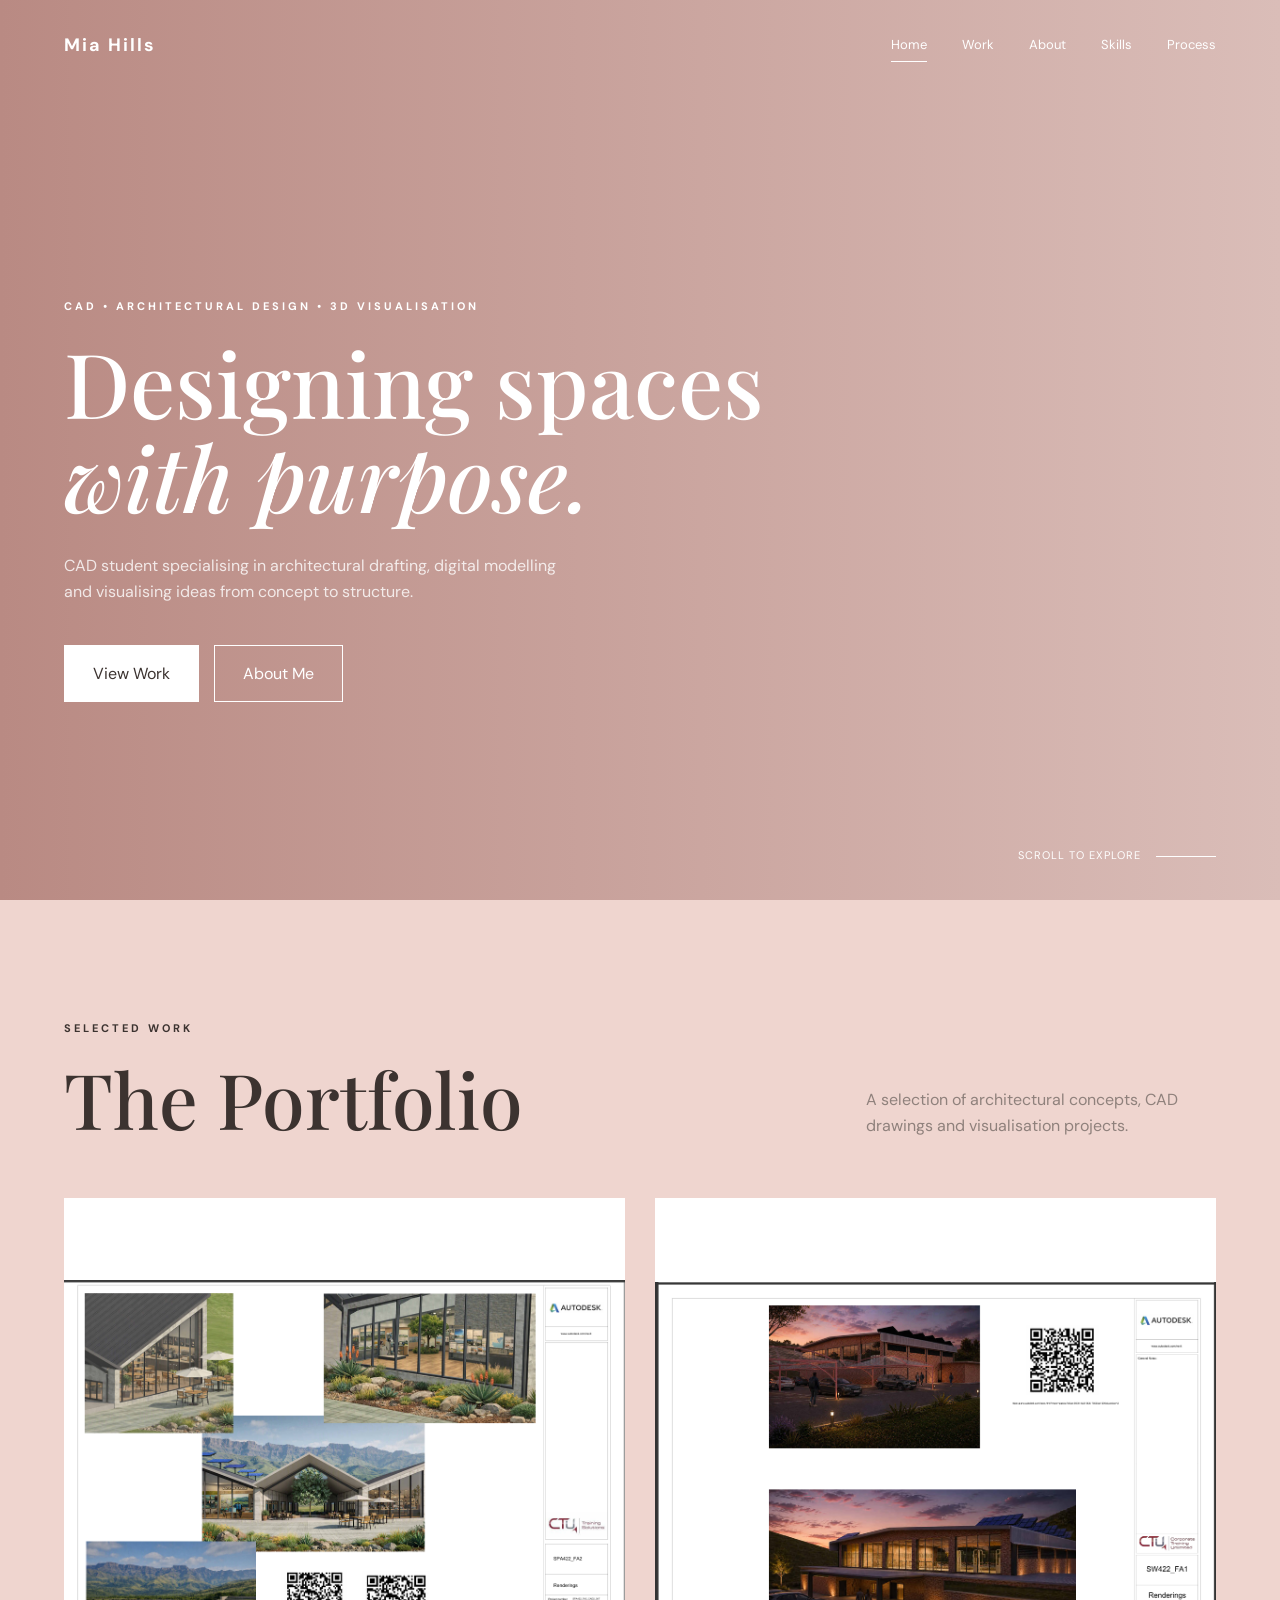
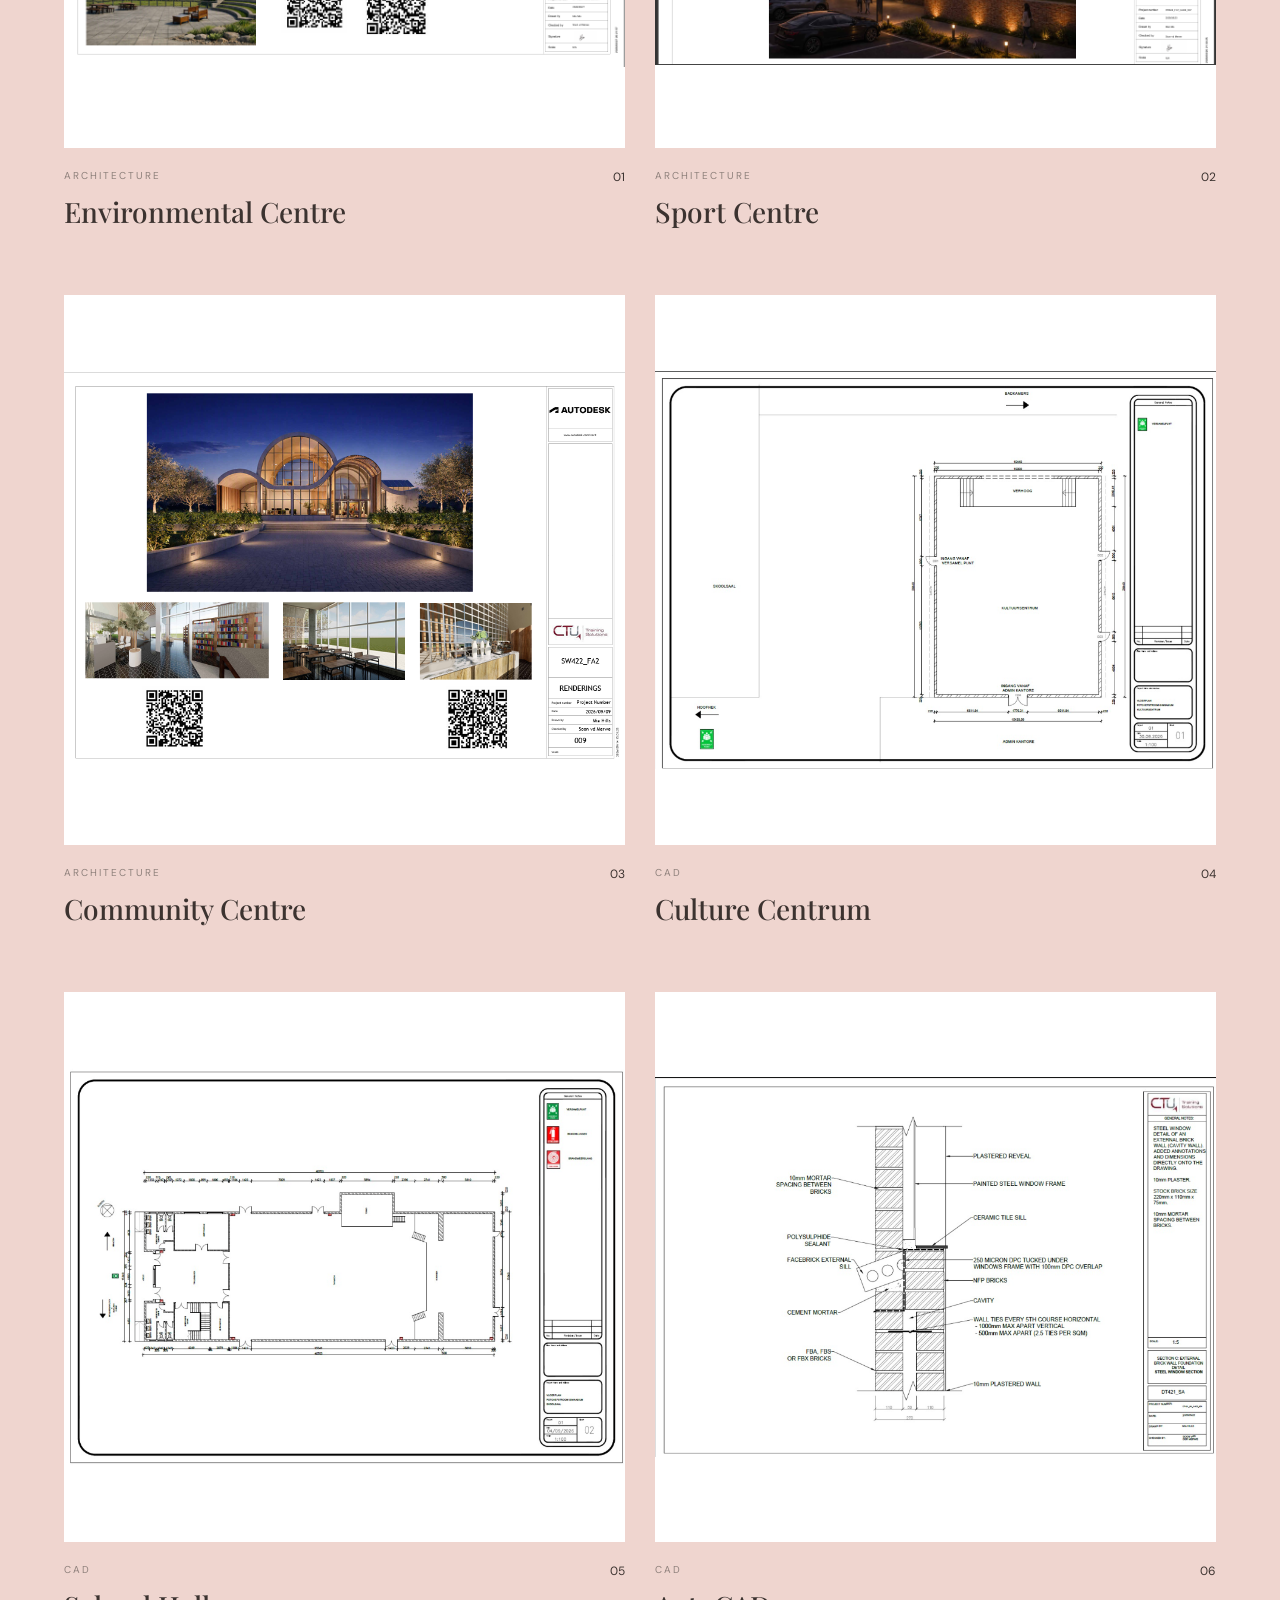
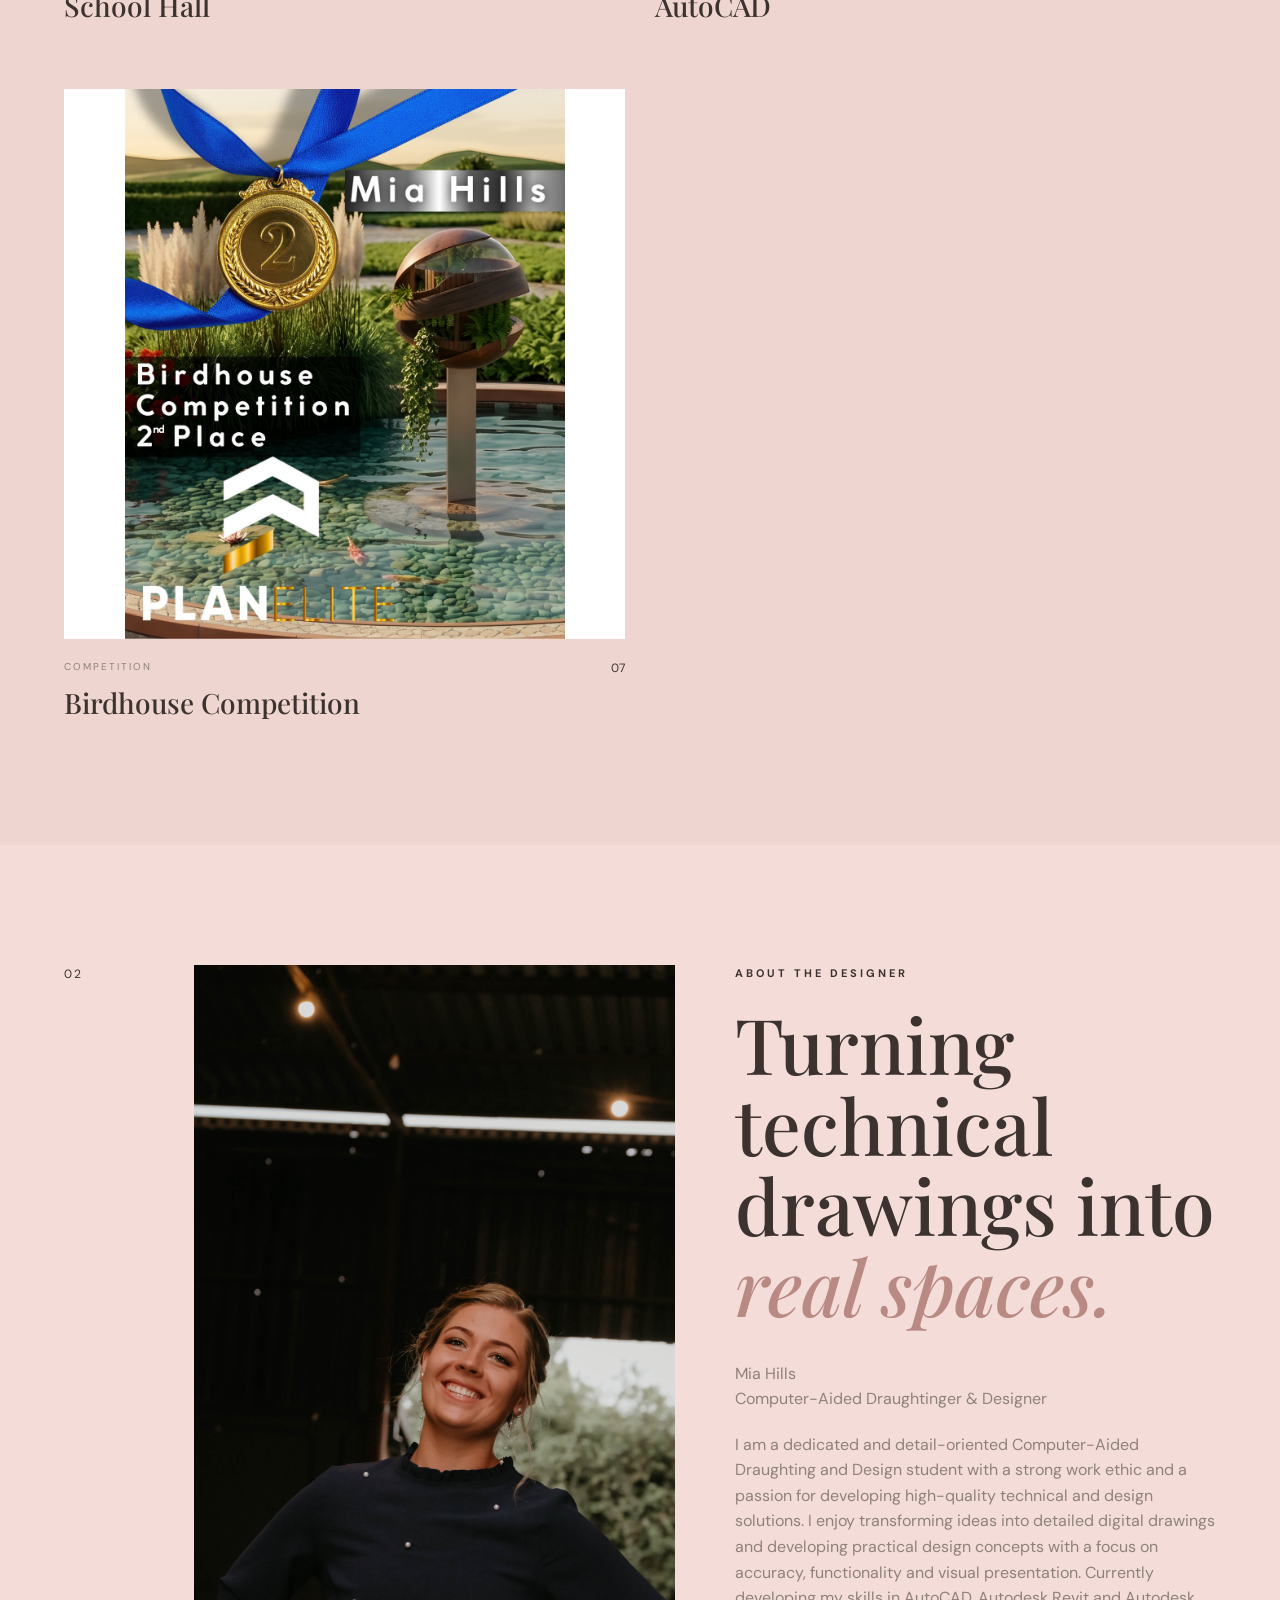
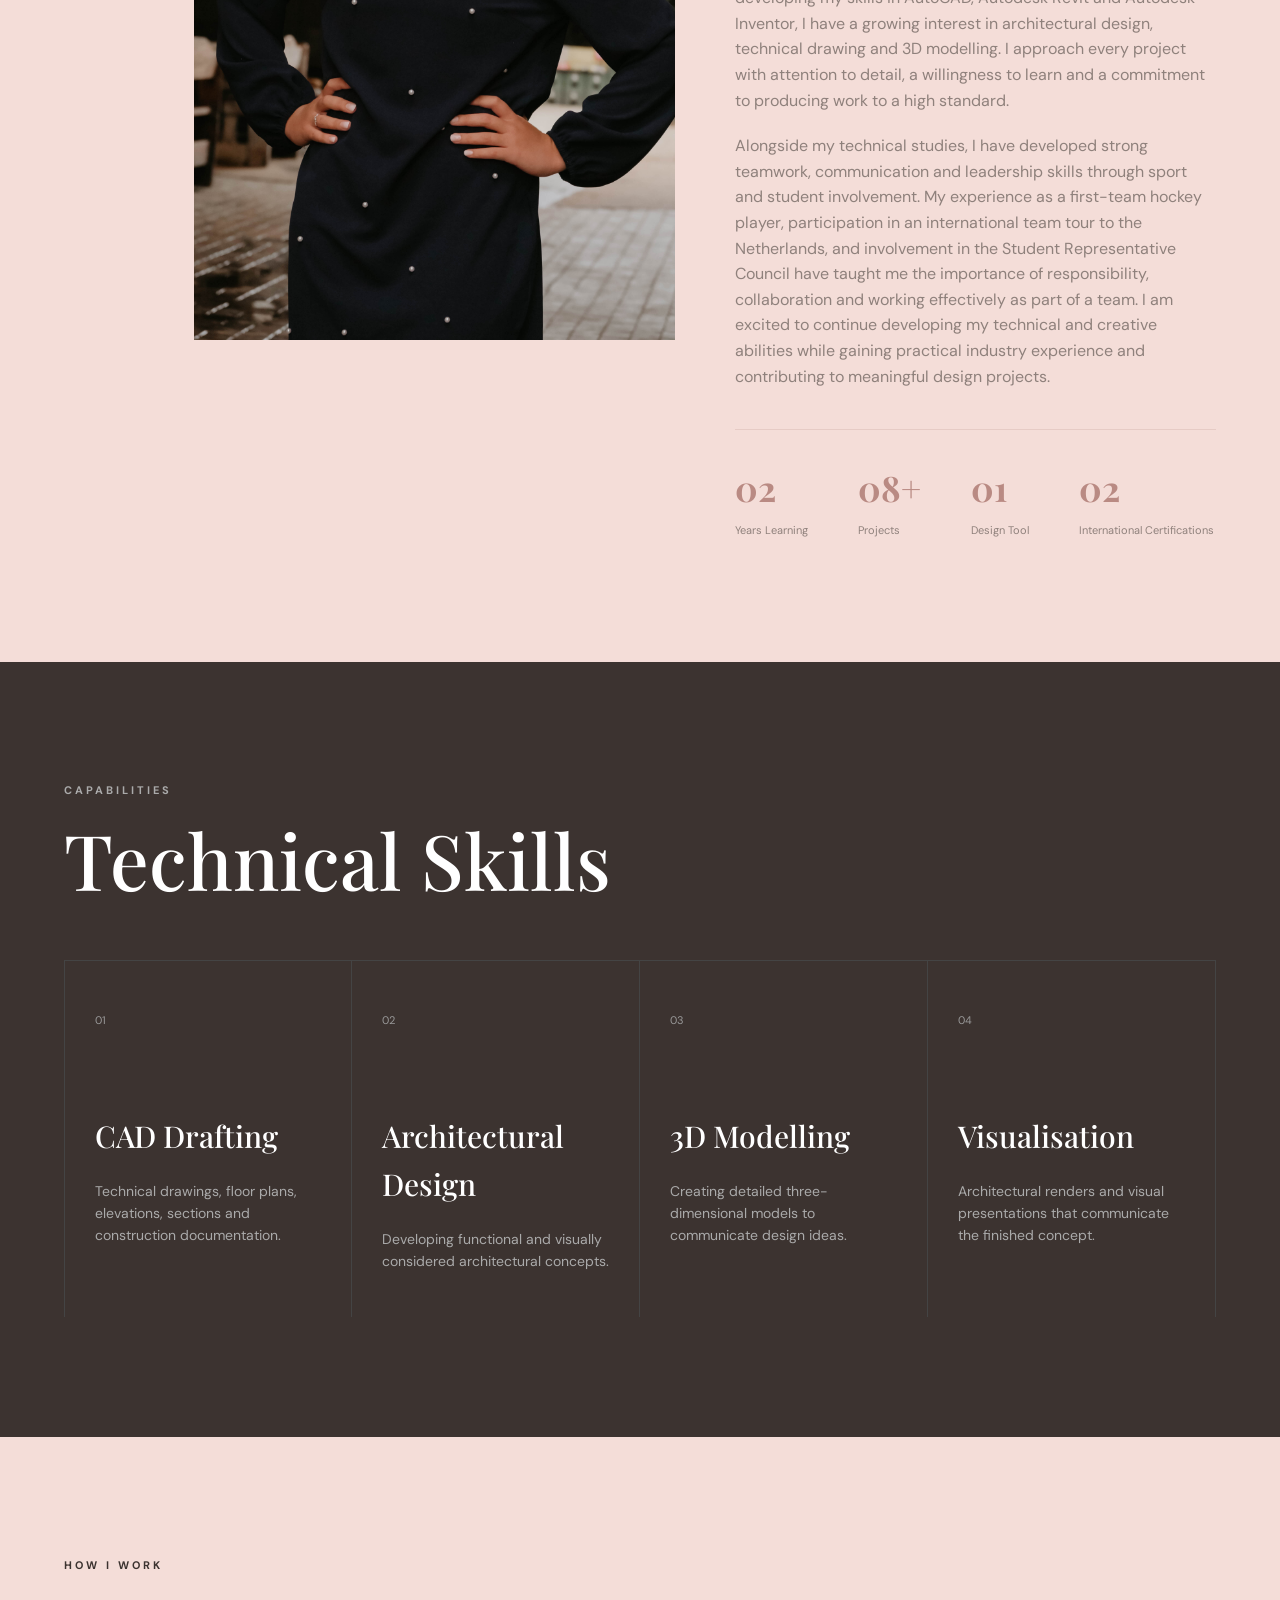
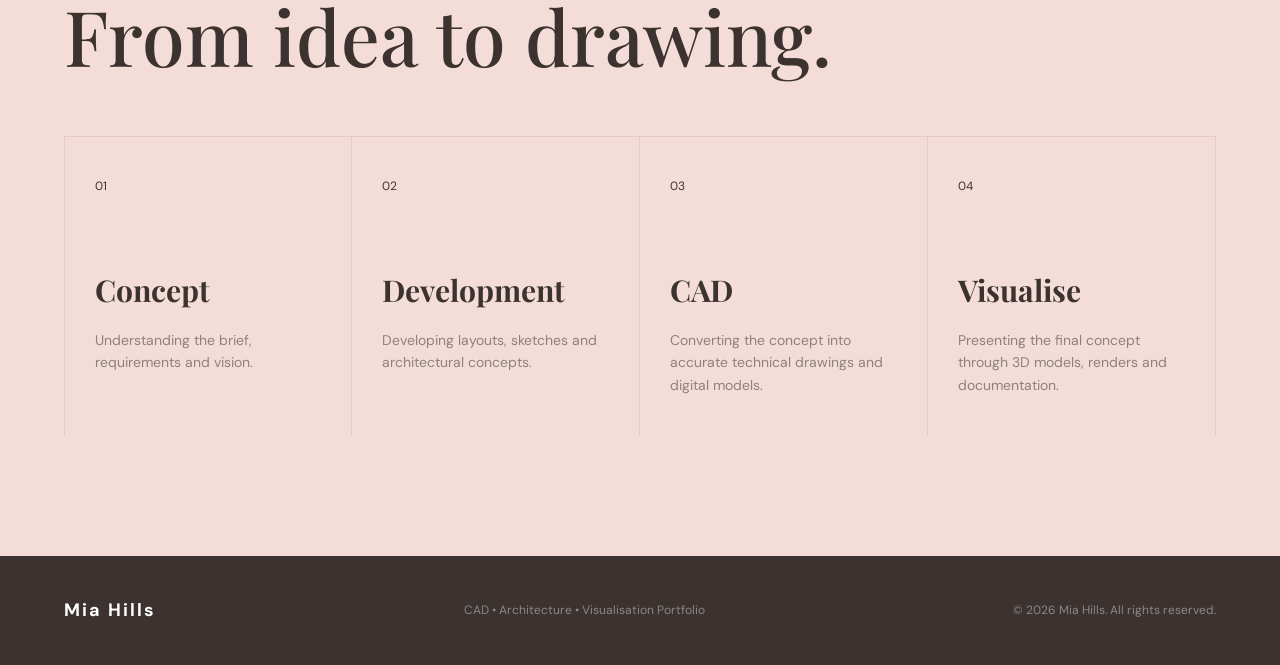
==== index.html @ 4179d6b7 "Add Mia Hills CAD and architecture portfolio site. Includes project pages for Environmental Centre, " ====
<!DOCTYPE html>
<html lang="en">
<head>
    <meta charset="UTF-8">
    <meta name="viewport" content="width=device-width, initial-scale=1.0">

    <title>Mia Hills | CAD &amp; Architectural Design Portfolio</title>

    <meta
        name="description"
        content="Portfolio of CAD drafting, architectural design and 3D visualisation by Mia Hills."
    >

    <link rel="preconnect" href="https://fonts.googleapis.com">
    <link rel="preconnect" href="https://fonts.gstatic.com" crossorigin>

    <link
        href="https://fonts.googleapis.com/css2?family=DM+Sans:wght@400;500;600;700&family=Playfair+Display:wght@500;600&display=swap"
        rel="stylesheet"
    >

    <link rel="stylesheet" href="style.css">
</head>

<body>

    <!-- ================= HEADER ================= -->

    <header class="header" id="header">

        <nav class="navbar">

            <a href="#home" class="logo">
                Mia Hills
            </a>

            <button class="menu-toggle" id="menuToggle" type="button" aria-label="Toggle navigation menu">
                <span></span>
                <span></span>
            </button>

            <div class="nav-menu" id="navMenu">

                <a href="#home" class="nav-link active">Home</a>
                <a href="#portfolio" class="nav-link">Work</a>
                <a href="#about" class="nav-link">About</a>
                <a href="#skills" class="nav-link">Skills</a>
                <a href="#process" class="nav-link">Process</a>

            </div>

        </nav>

    </header>


    <main>

        <!-- ================= HERO ================= -->

        <section class="hero" id="home">

            <div class="hero-image"></div>

            <div class="hero-overlay"></div>

            <div class="hero-content">

                <p class="eyebrow">
                    CAD • ARCHITECTURAL DESIGN • 3D VISUALISATION
                </p>

                <h1>
                    Designing spaces
                    <span>with purpose.</span>
                </h1>

                <p class="hero-description">
                    CAD student specialising in architectural drafting,
                    digital modelling and visualising ideas from concept
                    to structure.
                </p>

                <div class="hero-buttons">

                    <a href="#portfolio" class="btn btn-primary">
                        View Work
                    </a>

                    <a href="#about" class="btn btn-outline">
                        About Me
                    </a>

                </div>

            </div>

            <div class="hero-scroll">
                <span>Scroll to explore</span>
                <div class="scroll-line"></div>
            </div>

        </section>


        <!-- ================= PORTFOLIO ================= -->

        <section class="section portfolio" id="portfolio">

            <div class="container">

                <div class="section-heading">

                    <div>
                        <p class="eyebrow">
                            SELECTED WORK
                        </p>

                        <h2>
                            The Portfolio
                        </h2>
                    </div>

                    <p>
                        A selection of architectural concepts,
                        CAD drawings and visualisation projects.
                    </p>

                </div>


                <div class="portfolio-grid">

                    <article
                        class="project-card"
                        data-category="architecture"
                    >

                        <a class="project-image sheet" href="environmental-centre.html">

                            <img
                                src="Environmental%20Centre/Renderings_EnvironmentalCentre.png"
                                alt="Environmental Centre architectural renderings"
                            >

                            <div class="project-overlay">
                                <span>View Project →</span>
                            </div>

                        </a>

                        <div class="project-info">

                            <div>
                                <span class="project-category">
                                    Architecture
                                </span>

                                <h3>
                                    Environmental Centre
                                </h3>
                            </div>

                            <span class="project-number">
                                01
                            </span>

                        </div>

                    </article>


                    <article
                        class="project-card"
                        data-category="architecture"
                    >

                        <a class="project-image sheet" href="sport-centre.html">

                            <img
                                src="SportCentre/Rendering_SportCentre.png"
                                alt="Sport Centre architectural renderings"
                            >

                            <div class="project-overlay">
                                <span>View Project →</span>
                            </div>

                        </a>

                        <div class="project-info">

                            <div>
                                <span class="project-category">
                                    Architecture
                                </span>

                                <h3>
                                    Sport Centre
                                </h3>
                            </div>

                            <span class="project-number">
                                02
                            </span>

                        </div>

                    </article>


                    <article
                        class="project-card"
                        data-category="architecture"
                    >

                        <a class="project-image sheet" href="community-centre.html">

                            <img
                                src="Community%20Learning,%20Digital%20Skills%20%26%20Resource%20Centre/Renderings_CommunityCentre.png"
                                alt="Community Centre architectural renderings"
                            >

                            <div class="project-overlay">
                                <span>View Project →</span>
                            </div>

                        </a>

                        <div class="project-info">

                            <div>
                                <span class="project-category">
                                    Architecture
                                </span>

                                <h3>
                                    Community Centre
                                </h3>
                            </div>

                            <span class="project-number">
                                03
                            </span>

                        </div>

                    </article>


                    <article
                        class="project-card"
                        data-category="architecture"
                    >

                        <a class="project-image sheet" href="culture-centrum.html">

                            <img
                                src="CultureCentrum/CultureCentrum.png"
                                alt="Culture Centrum floor plan"
                            >

                            <div class="project-overlay">
                                <span>View Project →</span>
                            </div>

                        </a>

                        <div class="project-info">

                            <div>
                                <span class="project-category">
                                    CAD
                                </span>

                                <h3>
                                    Culture Centrum
                                </h3>
                            </div>

                            <span class="project-number">
                                04
                            </span>

                        </div>

                    </article>


                    <article
                        class="project-card"
                        data-category="architecture"
                    >

                        <a class="project-image sheet" href="school-hall.html">

                            <img
                                src="SchoolHall/SchoolHall.png"
                                alt="School Hall floor plan"
                            >

                            <div class="project-overlay">
                                <span>View Project →</span>
                            </div>

                        </a>

                        <div class="project-info">

                            <div>
                                <span class="project-category">
                                    CAD
                                </span>

                                <h3>
                                    School Hall
                                </h3>
                            </div>

                            <span class="project-number">
                                05
                            </span>

                        </div>

                    </article>


                    <article
                        class="project-card"
                        data-category="cad"
                    >

                        <a class="project-image sheet" href="autocad.html">

                            <img
                                src="AutoCad/Wall_WindowSection.png"
                                alt="AutoCAD wall and window section detail"
                            >

                            <div class="project-overlay">
                                <span>View Project →</span>
                            </div>

                        </a>

                        <div class="project-info">

                            <div>
                                <span class="project-category">
                                    CAD
                                </span>

                                <h3>
                                    AutoCAD
                                </h3>
                            </div>

                            <span class="project-number">
                                06
                            </span>

                        </div>

                    </article>


                    <article
                        class="project-card"
                        data-category="architecture"
                    >

                        <a class="project-image sheet" href="birdhouse-competition.html">

                            <img
                                src="BirdHouseCompetition/BirdHouse%20Competition.jpeg"
                                alt="Birdhouse Competition 2nd place design"
                            >

                            <div class="project-overlay">
                                <span>View Project →</span>
                            </div>

                        </a>

                        <div class="project-info">

                            <div>
                                <span class="project-category">
                                    Competition
                                </span>

                                <h3>
                                    Birdhouse Competition
                                </h3>
                            </div>

                            <span class="project-number">
                                07
                            </span>

                        </div>

                    </article>

                </div>

            </div>

        </section>


        <!-- ================= ABOUT ================= -->

        <section class="section about" id="about">

            <div class="container about-grid">

                <div class="section-number">
                    02
                </div>

                <div class="about-image">

                    <img
                        src="Mia.jpg"
                        alt="CAD student profile"
                    >

                </div>

                <div class="about-content">

                    <p class="eyebrow">
                        ABOUT THE DESIGNER
                    </p>

                    <h2>
                        Turning technical
                        drawings into
                        <em>real spaces.</em>
                    </h2>

                    <p>
                        Mia Hills
                    </br>
                        Computer-Aided Draughtinger & Designer
                    </p>
                    <p>
                        I am a dedicated and detail-oriented Computer-Aided Draughting and Design student with a strong work ethic and a passion for developing high-quality technical and design solutions. I enjoy transforming ideas into detailed digital drawings and developing practical design concepts with a focus on accuracy, functionality and visual presentation.
                        Currently developing my skills in AutoCAD, Autodesk Revit and Autodesk Inventor, I have a growing interest in architectural design, technical drawing and 3D modelling. I approach every project with attention to detail, a willingness to learn and a commitment to producing work to a high standard.
                    </p>

                    <p>
                        Alongside my technical studies, I have developed strong teamwork, communication and leadership skills through sport and student involvement. My experience as a first-team hockey player, participation in an international team tour to the Netherlands, and involvement in the Student Representative Council have taught me the importance of responsibility, collaboration and working effectively as part of a team.
                        I am excited to continue developing my technical and creative abilities while gaining practical industry experience and contributing to meaningful design projects.
                    </p>

                    <div class="about-stats">

                        <div>
                            <strong>02</strong>
                            <span>Years Learning</span>
                        </div>

                        <div>
                            <strong>08+</strong>
                            <span>Projects</span>
                        </div>

                        <div>
                            <strong>01</strong>
                            <span>Design Tool</span>
                        </div>

                        <div>
                            <strong>02</strong>
                            <span>International Certifications</span>
                        </div>

                    </div>

                </div>

            </div>

        </section>


        <!-- ================= SKILLS ================= -->

        <section class="section skills" id="skills">

            <div class="container">

                <div class="section-heading">

                    <div>

                        <p class="eyebrow">
                            CAPABILITIES
                        </p>

                        <h2>
                            Technical Skills
                        </h2>

                    </div>

                </div>


                <div class="skills-grid">

                    <div class="skill">

                        <span class="skill-number">
                            01
                        </span>

                        <h3>
                            CAD Drafting
                        </h3>

                        <p>
                            Technical drawings, floor plans,
                            elevations, sections and construction
                            documentation.
                        </p>

                    </div>


                    <div class="skill">

                        <span class="skill-number">
                            02
                        </span>

                        <h3>
                            Architectural Design
                        </h3>

                        <p>
                            Developing functional and visually
                            considered architectural concepts.
                        </p>

                    </div>


                    <div class="skill">

                        <span class="skill-number">
                            03
                        </span>

                        <h3>
                            3D Modelling
                        </h3>

                        <p>
                            Creating detailed three-dimensional
                            models to communicate design ideas.
                        </p>

                    </div>


                    <div class="skill">

                        <span class="skill-number">
                            04
                        </span>

                        <h3>
                            Visualisation
                        </h3>

                        <p>
                            Architectural renders and visual
                            presentations that communicate the
                            finished concept.
                        </p>

                    </div>

                </div>

            </div>

        </section>


        <!-- ================= PROCESS ================= -->

        <section class="section process" id="process">

            <div class="container">

                <div class="section-heading">

                    <div>

                        <p class="eyebrow">
                            HOW I WORK
                        </p>

                        <h2>
                            From idea to drawing.
                        </h2>

                    </div>

                </div>


                <div class="process-grid">

                    <div class="process-step">

                        <span>01</span>

                        <h3>
                            Concept
                        </h3>

                        <p>
                            Understanding the brief,
                            requirements and vision.
                        </p>

                    </div>


                    <div class="process-step">

                        <span>02</span>

                        <h3>
                            Development
                        </h3>

                        <p>
                            Developing layouts, sketches and
                            architectural concepts.
                        </p>

                    </div>


                    <div class="process-step">

                        <span>03</span>

                        <h3>
                            CAD
                        </h3>

                        <p>
                            Converting the concept into accurate
                            technical drawings and digital models.
                        </p>

                    </div>


                    <div class="process-step">

                        <span>04</span>

                        <h3>
                            Visualise
                        </h3>

                        <p>
                            Presenting the final concept through
                            3D models, renders and documentation.
                        </p>

                    </div>

                </div>

            </div>

        </section>


    </main>


    <!-- ================= FOOTER ================= -->

    <footer class="footer">

        <div class="container footer-content">

            <a href="#home" class="logo">
                Mia Hills
            </a>

            <p>
                CAD • Architecture • Visualisation Portfolio
            </p>

            <p>
                © 2026 Mia Hills. All rights reserved.
            </p>

        </div>

    </footer>


    <script src="script.js"></script>

</body>
</html>
---- style.css ----
/* =====================================================
   RESET
===================================================== */

* {
    margin: 0;
    padding: 0;
    box-sizing: border-box;
}

html {
    scroll-behavior: smooth;
}

body {
    font-family: "DM Sans", sans-serif;
    background: var(--cream);
    color: var(--dark);
    line-height: 1.6;
}

img {
    width: 100%;
    display: block;
    object-fit: cover;
}

a {
    color: inherit;
    text-decoration: none;
}

button,
input,
textarea,
select {
    font: inherit;
}


/* =====================================================
   VARIABLES
===================================================== */

:root {
    --dark: #3c3330;        /* warm charcoal – text & dark sections */
    --light: #f4ddd8;       /* blush – section backgrounds */
    --cream: #fbf3ef;       /* soft cream – page base */
    --white: #ffffff;
    --rose: #d3aca6;        /* muted mauve/rose */
    --rose-deep: #b98a83;   /* accent & hover */
    --grey: #8f817c;        /* muted mauve-grey text */
    --border: #e6cbc5;

    --container: 1200px;

    --heading: "Playfair Display", serif;
}


/* =====================================================
   GENERAL
===================================================== */

.container {
    width: min(90%, var(--container));
    margin: auto;
}

.section {
    padding: 120px 0;
}

.eyebrow {
    font-size: 11px;
    font-weight: 700;
    letter-spacing: 3px;
    text-transform: uppercase;
    margin-bottom: 20px;
}

h1,
h2 {
    font-family: var(--heading);
    font-weight: 500;
    line-height: 1.05;
}

h1 {
    font-size: clamp(55px, 7vw, 100px);
}

h2 {
    font-size: clamp(45px, 6vw, 80px);
}

h2 em {
    font-style: italic;
    color: var(--rose-deep);
}


/* =====================================================
   HEADER
===================================================== */

.header {
    position: fixed;
    top: 0;
    left: 0;

    width: 100%;

    z-index: 1000;

    color: white;

    transition: 0.3s ease;
}

.header.scrolled {
    background: rgba(60, 51, 48, 0.95);
    -webkit-backdrop-filter: blur(12px);
    backdrop-filter: blur(12px);
}

.navbar {
    width: min(90%, var(--container));
    margin: auto;

    height: 90px;

    display: flex;
    align-items: center;
    justify-content: space-between;
}

.logo {
    font-size: 18px;
    font-weight: 700;
    letter-spacing: 2px;
}

.logo span {
    font-weight: 400;
}

.nav-menu {
    display: flex;
    gap: 35px;
}

.nav-link {
    font-size: 13px;
    position: relative;
}

.nav-link::after {
    content: "";

    position: absolute;

    bottom: -7px;
    left: 0;

    width: 0;
    height: 1px;

    background: white;

    transition: 0.3s;
}

.nav-link:hover::after,
.nav-link.active::after {
    width: 100%;
}

.menu-toggle {
    display: none;

    border: none;
    background: transparent;

    cursor: pointer;
}

.menu-toggle span {
    display: block;

    width: 28px;
    height: 2px;

    background: white;

    margin: 6px;
}


/* =====================================================
   HERO
===================================================== */

.hero {
    min-height: 100vh;

    position: relative;

    display: flex;
    align-items: center;

    color: white;

    overflow: hidden;
}

.hero-image {
    position: absolute;
    inset: 0;

    background-image: url("images/hero.jpg");
    background-size: cover;
    background-position: center;

    transform: scale(1.05);
}

.hero-overlay {
    position: absolute;
    inset: 0;

    background:
        linear-gradient(
            90deg,
            #b98a83,
            #dabdb8
        );
}

.hero-content {
    position: relative;

    width: min(90%, var(--container));

    margin: auto;

    padding-top: 100px;
}

.hero-content h1 {
    max-width: 900px;
}

.hero-content h1 span {
    display: block;
    font-style: italic;
}

.hero-description {
    max-width: 520px;

    margin: 30px 0 40px;

    color: rgba(255,255,255,0.8);
}

.hero-buttons {
    display: flex;
    gap: 15px;
}

.btn {
    display: inline-block;

    padding: 15px 28px;

    border: 1px solid white;

    cursor: pointer;

    transition: 0.3s ease;
}

.btn-primary {
    background: white;
    color: var(--dark);
}

.btn-primary:hover {
    background: transparent;
    color: white;
}

.btn-outline {
    background: transparent;
    color: white;
}

.btn-outline:hover {
    background: white;
    color: var(--dark);
}

.hero-scroll {
    position: absolute;

    bottom: 35px;
    right: 5%;

    display: flex;
    align-items: center;
    gap: 15px;

    font-size: 11px;
    letter-spacing: 1px;
    text-transform: uppercase;
}

.scroll-line {
    width: 60px;
    height: 1px;

    background: white;
}


/* =====================================================
   ABOUT
===================================================== */

.about {
    background: var(--light);
}

.about-grid {
    display: grid;

    grid-template-columns:
        70px
        1fr
        1fr;

    gap: 60px;

    align-items: center;
}

.section-number {
    align-self: start;

    font-size: 12px;
    letter-spacing: 2px;
}

.about-image {
    height: 650px;

    align-self: start;
}

.about-image img {
    height: 150%;
    
}

.about-content {
    max-width: 500px;
}

.about-content p:not(.eyebrow) {
    color: var(--grey);
    margin-bottom: 20px;
}

.about-content h2 {
    margin-bottom: 35px;
}

.about-stats {
    display: flex;

    gap: 50px;

    margin-top: 40px;

    padding-top: 30px;

    border-top: 1px solid var(--border);
}

.about-stats strong {
    display: block;

    font-family: var(--heading);

    font-size: 35px;

    color: var(--rose-deep);
}

.about-stats span {
    font-size: 11px;
    color: var(--grey);
}


/* =====================================================
   PORTFOLIO
===================================================== */

.portfolio {
    background: #efd5cf;
}

.section-heading {
    display: flex;

    justify-content: space-between;
    align-items: end;

    margin-bottom: 60px;
}

.section-heading > p {
    max-width: 350px;
    color: var(--grey);
}

.portfolio-empty {
    color: var(--grey);
    font-size: 16px;
}

.portfolio-filters {
    display: flex;

    gap: 10px;

    margin-bottom: 40px;
}

.filter-btn {
    border: 1px solid var(--border);

    background: transparent;

    padding: 10px 18px;

    cursor: pointer;

    font-size: 12px;

    transition: 0.3s;
}

.filter-btn:hover,
.filter-btn.active {
    background: var(--rose-deep);
    border-color: var(--rose-deep);
    color: white;
}

.portfolio-grid {
    display: grid;

    grid-template-columns:
        repeat(2, 1fr);

    gap: 60px 30px;
}

.project-card {
    transition: 0.4s ease;
}

.project-card.hidden {
    display: none;
}

.project-image {
    display: block;

    height: 550px;

    overflow: hidden;

    position: relative;
}

.project-image img {
    height: 100%;

    transition: transform 0.6s ease;
}

.project-image.sheet {
    background: white;
}

.project-image.sheet img {
    object-fit: contain;
}

.project-card:hover img {
    transform: scale(1.05);
}

.project-overlay {
    position: absolute;
    inset: 0;

    background: rgba(0,0,0,0.45);

    display: flex;
    justify-content: center;
    align-items: center;

    opacity: 0;

    transition: 0.4s;
}

.project-overlay span {
    color: white;

    border: 1px solid white;

    padding: 15px 25px;
}

.project-card:hover .project-overlay {
    opacity: 1;
}

.project-info {
    display: flex;

    justify-content: space-between;

    padding-top: 20px;
}

.project-category {
    display: block;

    color: var(--grey);

    font-size: 10px;

    text-transform: uppercase;

    letter-spacing: 2px;

    margin-bottom: 6px;
}

.project-info h3 {
    font-family: var(--heading);

    font-size: 28px;

    font-weight: 500;
}

.project-number {
    font-size: 12px;
}


/* =====================================================
   SKILLS
===================================================== */

.skills {
    background: var(--dark);
    color: white;
}

.skills .eyebrow {
    color: #aaa;
}

.skills-grid {
    display: grid;

    grid-template-columns:
        repeat(4, 1fr);

    border-top: 1px solid #444;
}

.skill {
    padding: 45px 30px;

    border-right: 1px solid #444;

    min-height: 300px;
}

.skill:first-child {
    border-left: 1px solid #444;
}

.skill-number {
    font-size: 11px;
    color: #999;
}

.skill h3 {
    font-family: var(--heading);

    font-size: 30px;

    font-weight: 500;

    margin: 80px 0 20px;
}

.skill p {
    color: #aaa;

    font-size: 14px;
}


/* =====================================================
   PROCESS
===================================================== */

.process {
    background: var(--light);
}

.process-grid {
    display: grid;

    grid-template-columns:
        repeat(4, 1fr);

    border-top: 1px solid var(--border);
}

.process-step {
    padding: 40px 30px;

    border-right: 1px solid var(--border);
}

.process-step:first-child {
    border-left: 1px solid var(--border);
}

.process-step > span {
    font-size: 12px;

    display: block;

    margin-bottom: 70px;
}

.process-step h3 {
    font-family: var(--heading);

    font-size: 30px;

    margin-bottom: 15px;
}

.process-step p {
    color: var(--grey);

    font-size: 14px;
}


/* =====================================================
   FOOTER
===================================================== */

.footer {
    background: var(--dark);

    color: white;

    padding: 40px 0;
}

.footer-content {
    display: flex;

    justify-content: space-between;

    align-items: center;
}

.footer p {
    color: #888;

    font-size: 12px;
}


/* =====================================================
   RESPONSIVE
===================================================== */

@media (max-width: 900px) {

    .nav-menu {
        position: fixed;

        top: 90px;
        left: 0;

        width: 100%;

        background: var(--dark);

        flex-direction: column;

        padding: 30px;

        transform: translateY(-150%);

        transition: 0.4s;
    }

    .nav-menu.open {
        transform: translateY(0);
    }

    .menu-toggle {
        display: block;
    }

    .about-grid {
        grid-template-columns: 1fr;
    }

    .section-number {
        display: none;
    }

    .about-image {
        height: 500px;
    }

    .skills-grid,
    .process-grid {
        grid-template-columns: repeat(2, 1fr);
    }

}


@media (max-width: 600px) {

    .section {
        padding: 80px 0;
    }

    h1 {
        font-size: 55px;
    }

    h2 {
        font-size: 45px;
    }

    .hero-buttons {
        flex-direction: column;

        align-items: flex-start;
    }

    .section-heading {
        flex-direction: column;

        align-items: flex-start;

        gap: 25px;
    }

    .portfolio-grid {
        grid-template-columns: 1fr;

        gap: 45px;
    }

    .project-image {
        height: 400px;
    }

    .skills-grid,
    .process-grid {
        grid-template-columns: 1fr;
    }

    .skill,
    .process-step {
        border-left: 1px solid #444;
    }

    .process-step {
        border-color: var(--border);
    }

    .footer-content {
        flex-direction: column;

        gap: 20px;

        align-items: flex-start;
    }

    .about-stats {
        gap: 25px;
    }

}


/* =====================================================
   PROJECT DETAIL PAGE (subpages)
===================================================== */

.subpage-header {
    background: var(--cream);

    border-bottom: 1px solid var(--border);

    color: var(--dark);
}

.subpage-header-inner {
    height: 90px;

    display: flex;
    align-items: center;
    justify-content: space-between;
}

.back-link {
    font-size: 13px;
    letter-spacing: 1px;

    transition: color 0.3s ease;
}

.back-link:hover {
    color: var(--rose-deep);
}

.project-page {
    padding-bottom: 100px;
}

.project-hero {
    width: 100%;
    height: min(70vh, 640px);

    overflow: hidden;
}

.project-hero img {
    height: 100%;
}

.project-hero.drawing-sheet {
    height: auto;
    background: var(--cream);
}

.project-hero.drawing-sheet img {
    height: auto;
    object-fit: contain;
}

.project-gallery {
    display: grid;
    gap: 40px;
    padding-bottom: 50px;
}

.project-gallery img {
    height: auto;
    object-fit: contain;
    background: white;
}

.project-gallery figcaption {
    margin-top: 14px;
    font-size: 12px;
    letter-spacing: 1px;
    text-transform: uppercase;
    color: var(--grey);
}

.project-detail-actions {
    padding-bottom: 20px;
}

.project-detail {
    max-width: 760px;

    padding-top: 70px;
}

.project-detail .eyebrow {
    color: var(--rose-deep);
}

.project-detail h1 {
    font-size: clamp(45px, 6vw, 72px);

    margin-bottom: 35px;
}

.project-detail-body p {
    color: var(--grey);

    margin-bottom: 20px;
}

.detail-stats {
    display: grid;

    grid-template-columns: repeat(3, 1fr);

    gap: 30px;

    margin: 50px 0;

    padding: 30px 0;

    border-top: 1px solid var(--border);
    border-bottom: 1px solid var(--border);
}

.detail-stats span {
    display: block;

    font-size: 11px;
    text-transform: uppercase;
    letter-spacing: 2px;

    color: var(--grey);

    margin-bottom: 8px;
}

.detail-stats strong {
    font-family: var(--heading);

    font-size: 22px;

    font-weight: 500;
}

.btn-dark {
    border-color: var(--dark);

    background: var(--dark);
    color: white;
}

.btn-dark:hover {
    background: transparent;
    color: var(--dark);
}

@media (max-width: 600px) {

    .detail-stats {
        grid-template-columns: 1fr;

        gap: 20px;
    }

    .project-detail {
        padding-top: 50px;
    }

}
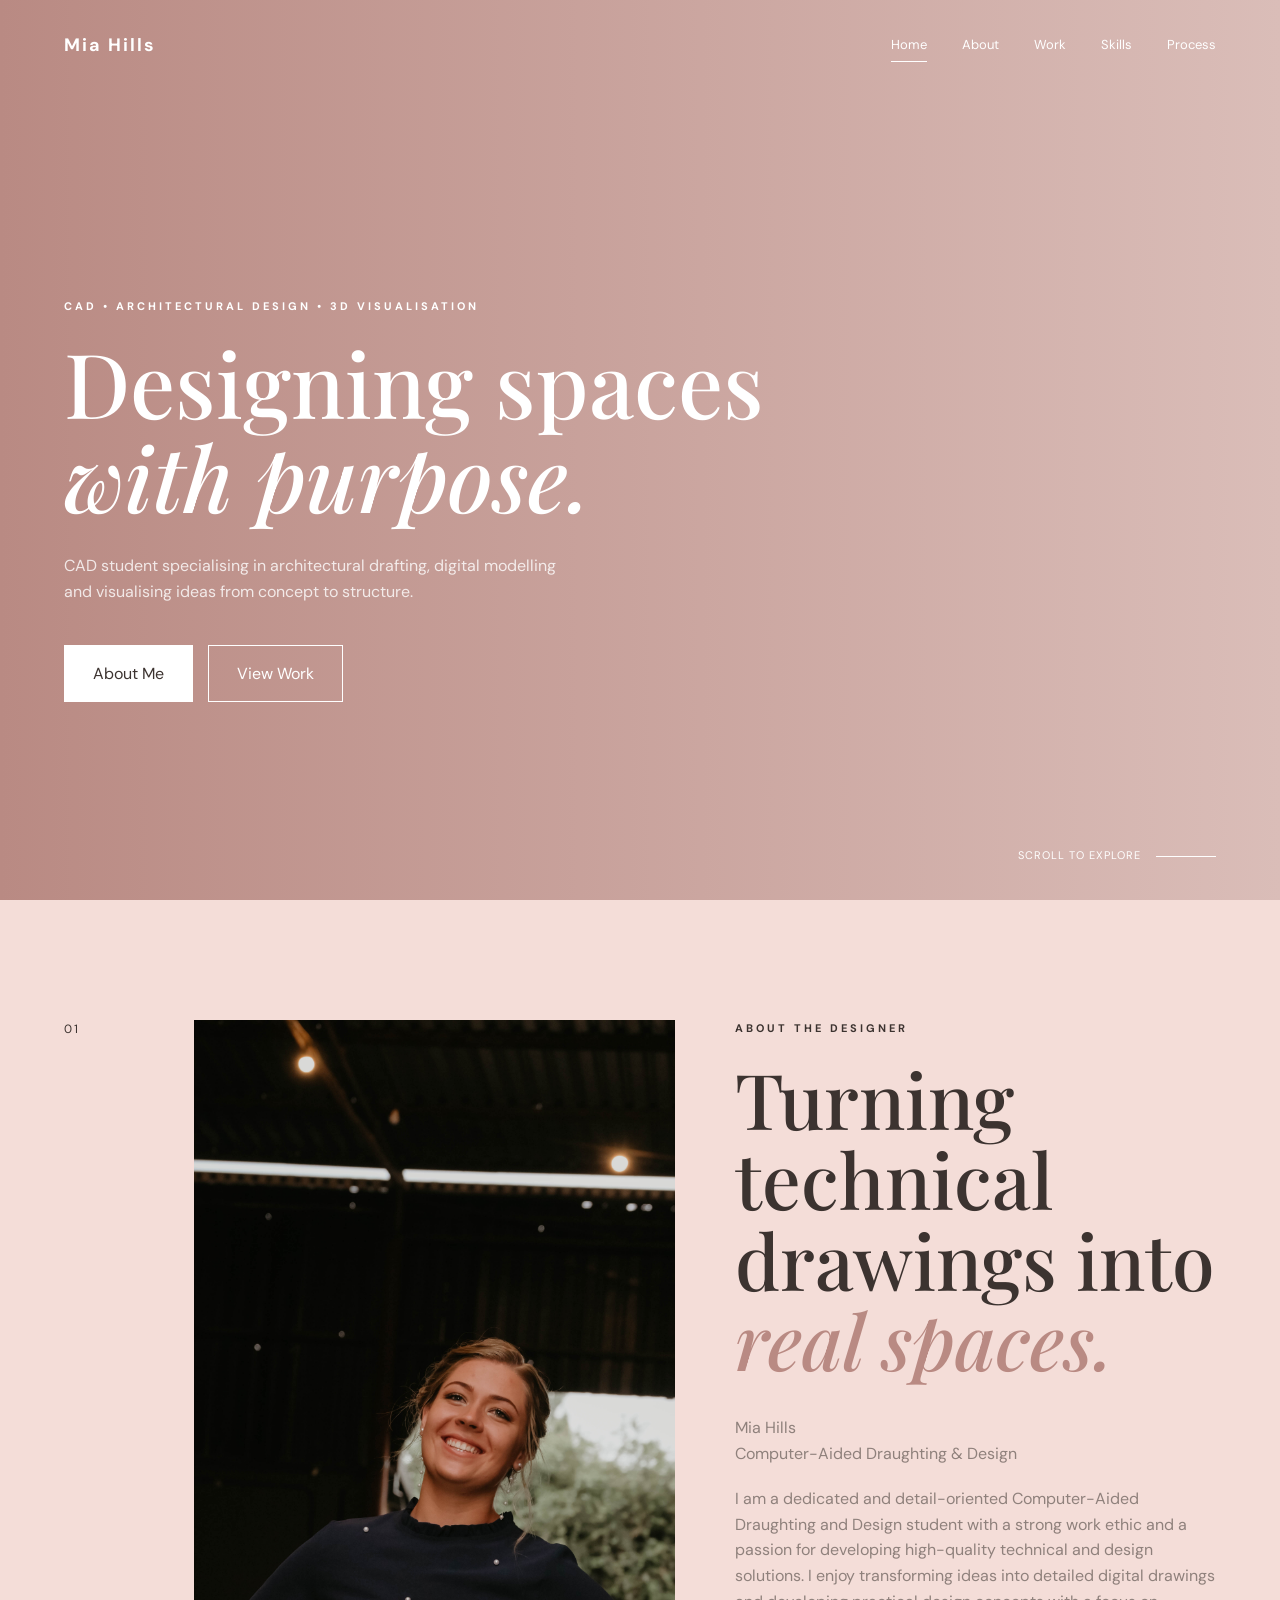
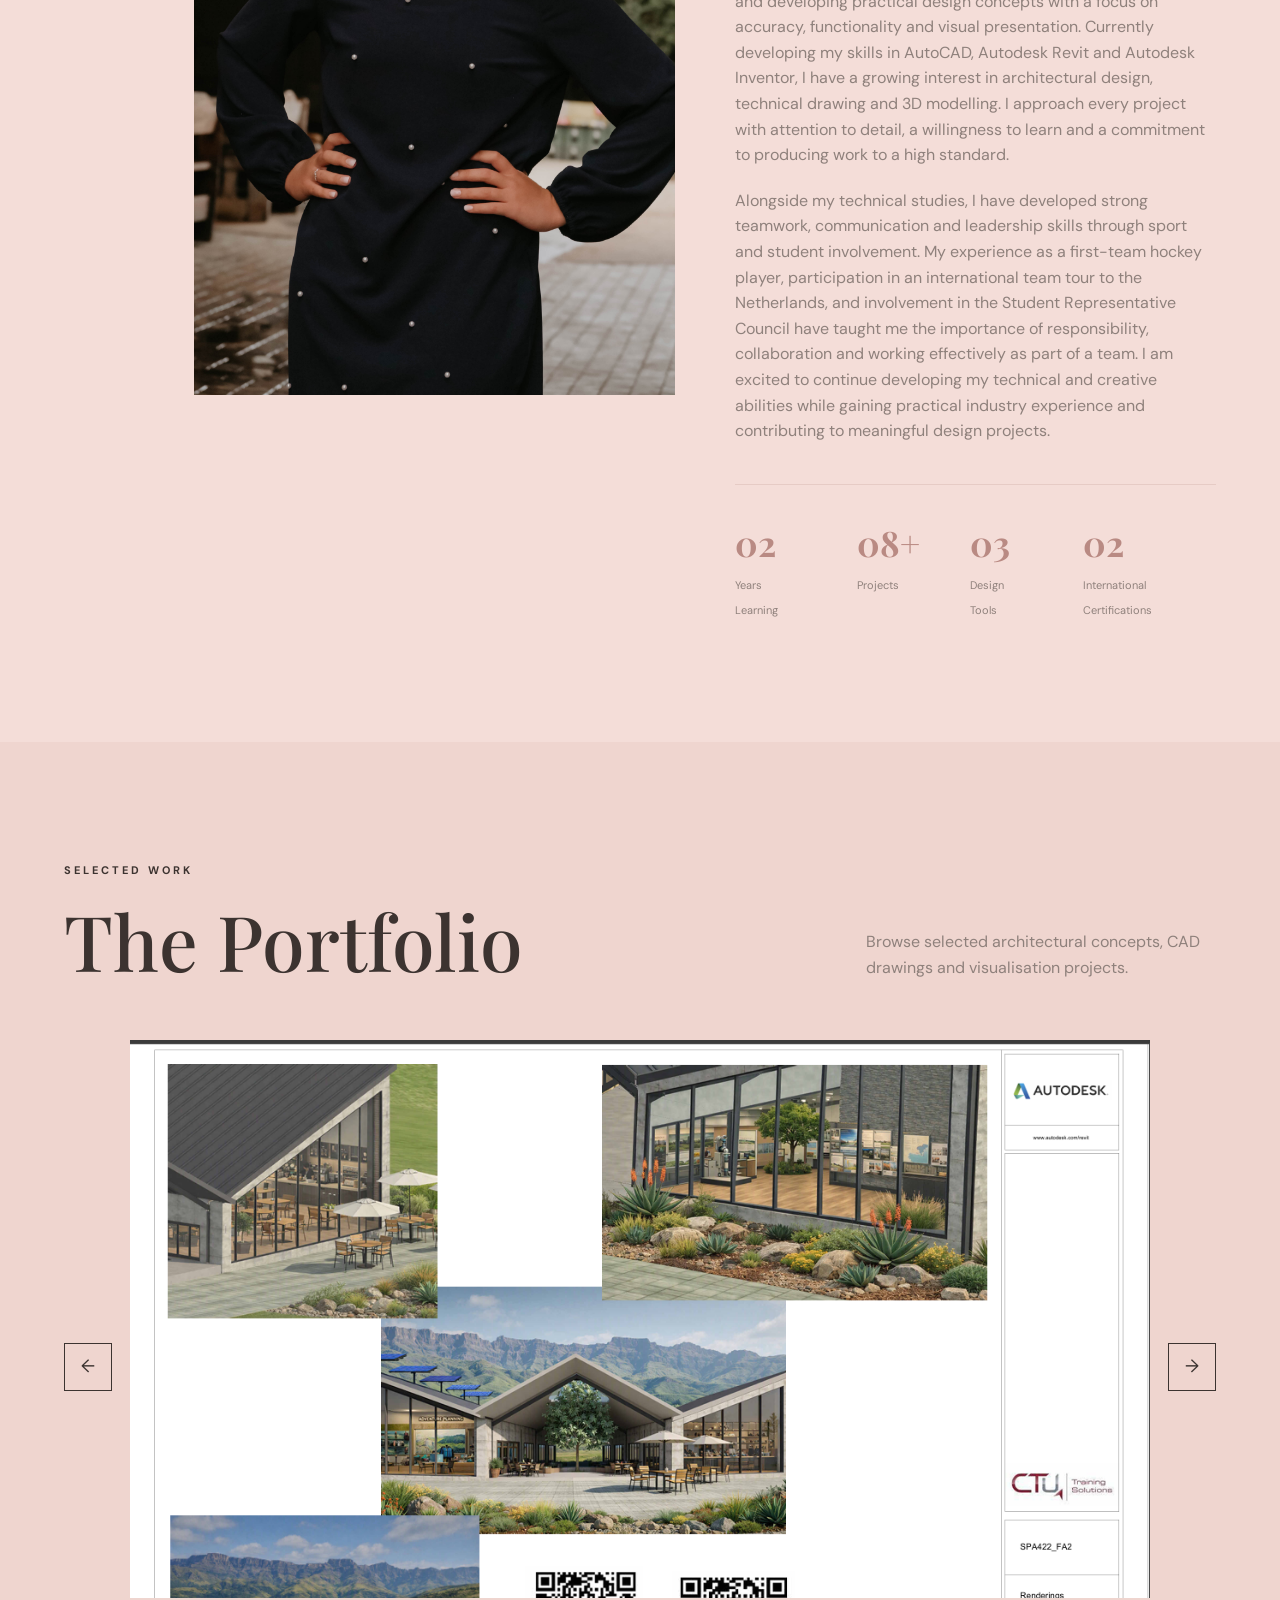
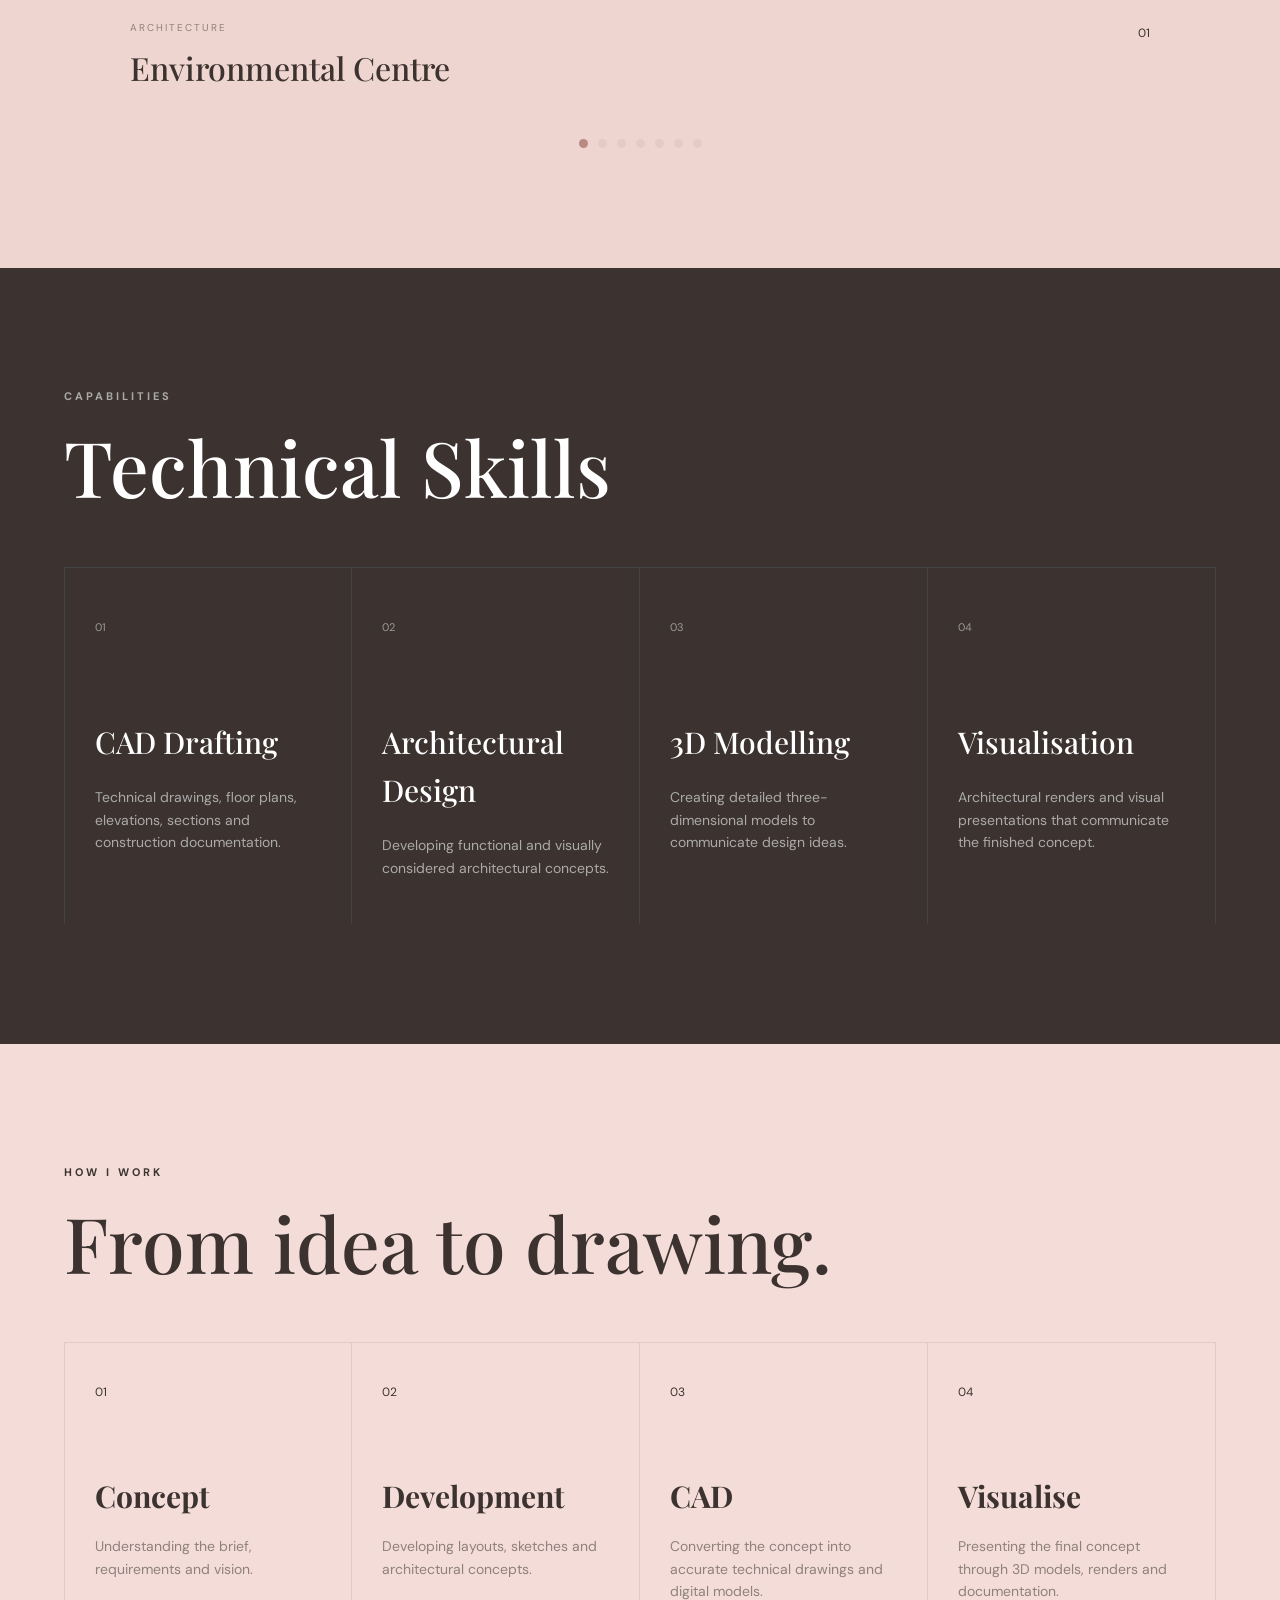
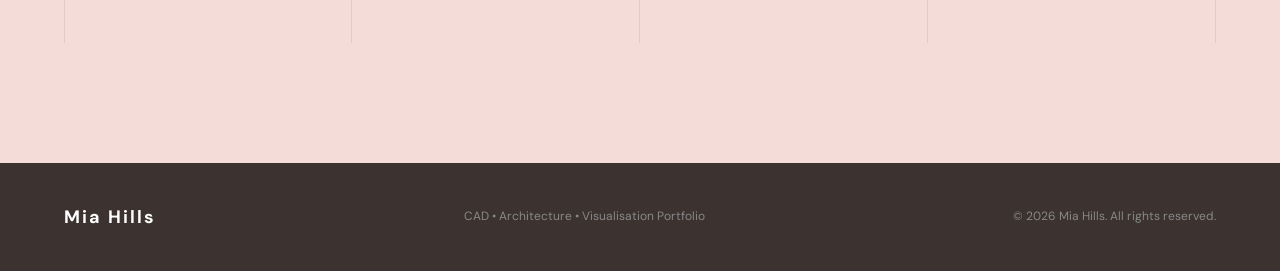
==== commit fc27a72f: "Improve portfolio layout with About-first flow and work carousel. Use rendering covers where availab" ====
--- a/index.html
+++ b/index.html
@@ -24,8 +24,6 @@
 
 <body>
 
-    <!-- ================= HEADER ================= -->
-
     <header class="header" id="header">
 
         <nav class="navbar">
@@ -42,8 +40,8 @@
             <div class="nav-menu" id="navMenu">
 
                 <a href="#home" class="nav-link active">Home</a>
+                <a href="#about" class="nav-link">About</a>
                 <a href="#portfolio" class="nav-link">Work</a>
-                <a href="#about" class="nav-link">About</a>
                 <a href="#skills" class="nav-link">Skills</a>
                 <a href="#process" class="nav-link">Process</a>
 
@@ -83,12 +81,12 @@
 
                 <div class="hero-buttons">
 
-                    <a href="#portfolio" class="btn btn-primary">
+                    <a href="#about" class="btn btn-primary">
+                        About Me
+                    </a>
+
+                    <a href="#portfolio" class="btn btn-outline">
                         View Work
-                    </a>
-
-                    <a href="#about" class="btn btn-outline">
-                        About Me
                     </a>
 
                 </div>
@@ -103,313 +101,6 @@
         </section>
 
 
-        <!-- ================= PORTFOLIO ================= -->
-
-        <section class="section portfolio" id="portfolio">
-
-            <div class="container">
-
-                <div class="section-heading">
-
-                    <div>
-                        <p class="eyebrow">
-                            SELECTED WORK
-                        </p>
-
-                        <h2>
-                            The Portfolio
-                        </h2>
-                    </div>
-
-                    <p>
-                        A selection of architectural concepts,
-                        CAD drawings and visualisation projects.
-                    </p>
-
-                </div>
-
-
-                <div class="portfolio-grid">
-
-                    <article
-                        class="project-card"
-                        data-category="architecture"
-                    >
-
-                        <a class="project-image sheet" href="environmental-centre.html">
-
-                            <img
-                                src="Environmental%20Centre/Renderings_EnvironmentalCentre.png"
-                                alt="Environmental Centre architectural renderings"
-                            >
-
-                            <div class="project-overlay">
-                                <span>View Project →</span>
-                            </div>
-
-                        </a>
-
-                        <div class="project-info">
-
-                            <div>
-                                <span class="project-category">
-                                    Architecture
-                                </span>
-
-                                <h3>
-                                    Environmental Centre
-                                </h3>
-                            </div>
-
-                            <span class="project-number">
-                                01
-                            </span>
-
-                        </div>
-
-                    </article>
-
-
-                    <article
-                        class="project-card"
-                        data-category="architecture"
-                    >
-
-                        <a class="project-image sheet" href="sport-centre.html">
-
-                            <img
-                                src="SportCentre/Rendering_SportCentre.png"
-                                alt="Sport Centre architectural renderings"
-                            >
-
-                            <div class="project-overlay">
-                                <span>View Project →</span>
-                            </div>
-
-                        </a>
-
-                        <div class="project-info">
-
-                            <div>
-                                <span class="project-category">
-                                    Architecture
-                                </span>
-
-                                <h3>
-                                    Sport Centre
-                                </h3>
-                            </div>
-
-                            <span class="project-number">
-                                02
-                            </span>
-
-                        </div>
-
-                    </article>
-
-
-                    <article
-                        class="project-card"
-                        data-category="architecture"
-                    >
-
-                        <a class="project-image sheet" href="community-centre.html">
-
-                            <img
-                                src="Community%20Learning,%20Digital%20Skills%20%26%20Resource%20Centre/Renderings_CommunityCentre.png"
-                                alt="Community Centre architectural renderings"
-                            >
-
-                            <div class="project-overlay">
-                                <span>View Project →</span>
-                            </div>
-
-                        </a>
-
-                        <div class="project-info">
-
-                            <div>
-                                <span class="project-category">
-                                    Architecture
-                                </span>
-
-                                <h3>
-                                    Community Centre
-                                </h3>
-                            </div>
-
-                            <span class="project-number">
-                                03
-                            </span>
-
-                        </div>
-
-                    </article>
-
-
-                    <article
-                        class="project-card"
-                        data-category="architecture"
-                    >
-
-                        <a class="project-image sheet" href="culture-centrum.html">
-
-                            <img
-                                src="CultureCentrum/CultureCentrum.png"
-                                alt="Culture Centrum floor plan"
-                            >
-
-                            <div class="project-overlay">
-                                <span>View Project →</span>
-                            </div>
-
-                        </a>
-
-                        <div class="project-info">
-
-                            <div>
-                                <span class="project-category">
-                                    CAD
-                                </span>
-
-                                <h3>
-                                    Culture Centrum
-                                </h3>
-                            </div>
-
-                            <span class="project-number">
-                                04
-                            </span>
-
-                        </div>
-
-                    </article>
-
-
-                    <article
-                        class="project-card"
-                        data-category="architecture"
-                    >
-
-                        <a class="project-image sheet" href="school-hall.html">
-
-                            <img
-                                src="SchoolHall/SchoolHall.png"
-                                alt="School Hall floor plan"
-                            >
-
-                            <div class="project-overlay">
-                                <span>View Project →</span>
-                            </div>
-
-                        </a>
-
-                        <div class="project-info">
-
-                            <div>
-                                <span class="project-category">
-                                    CAD
-                                </span>
-
-                                <h3>
-                                    School Hall
-                                </h3>
-                            </div>
-
-                            <span class="project-number">
-                                05
-                            </span>
-
-                        </div>
-
-                    </article>
-
-
-                    <article
-                        class="project-card"
-                        data-category="cad"
-                    >
-
-                        <a class="project-image sheet" href="autocad.html">
-
-                            <img
-                                src="AutoCad/Wall_WindowSection.png"
-                                alt="AutoCAD wall and window section detail"
-                            >
-
-                            <div class="project-overlay">
-                                <span>View Project →</span>
-                            </div>
-
-                        </a>
-
-                        <div class="project-info">
-
-                            <div>
-                                <span class="project-category">
-                                    CAD
-                                </span>
-
-                                <h3>
-                                    AutoCAD
-                                </h3>
-                            </div>
-
-                            <span class="project-number">
-                                06
-                            </span>
-
-                        </div>
-
-                    </article>
-
-
-                    <article
-                        class="project-card"
-                        data-category="architecture"
-                    >
-
-                        <a class="project-image sheet" href="birdhouse-competition.html">
-
-                            <img
-                                src="BirdHouseCompetition/BirdHouse%20Competition.jpeg"
-                                alt="Birdhouse Competition 2nd place design"
-                            >
-
-                            <div class="project-overlay">
-                                <span>View Project →</span>
-                            </div>
-
-                        </a>
-
-                        <div class="project-info">
-
-                            <div>
-                                <span class="project-category">
-                                    Competition
-                                </span>
-
-                                <h3>
-                                    Birdhouse Competition
-                                </h3>
-                            </div>
-
-                            <span class="project-number">
-                                07
-                            </span>
-
-                        </div>
-
-                    </article>
-
-                </div>
-
-            </div>
-
-        </section>
-
-
         <!-- ================= ABOUT ================= -->
 
         <section class="section about" id="about">
@@ -417,7 +108,7 @@
             <div class="container about-grid">
 
                 <div class="section-number">
-                    02
+                    01
                 </div>
 
                 <div class="about-image">
@@ -444,7 +135,7 @@
                     <p>
                         Mia Hills
                     </br>
-                        Computer-Aided Draughtinger & Designer
+                        Computer-Aided Draughting &amp; Design
                     </p>
                     <p>
                         I am a dedicated and detail-oriented Computer-Aided Draughting and Design student with a strong work ethic and a passion for developing high-quality technical and design solutions. I enjoy transforming ideas into detailed digital drawings and developing practical design concepts with a focus on accuracy, functionality and visual presentation.
@@ -469,8 +160,8 @@
                         </div>
 
                         <div>
-                            <strong>01</strong>
-                            <span>Design Tool</span>
+                            <strong>03</strong>
+                            <span>Design Tools</span>
                         </div>
 
                         <div>
@@ -487,6 +178,200 @@
         </section>
 
 
+        <!-- ================= PORTFOLIO ================= -->
+
+        <section class="section portfolio" id="portfolio">
+
+            <div class="container">
+
+                <div class="section-heading">
+
+                    <div>
+                        <p class="eyebrow">
+                            SELECTED WORK
+                        </p>
+
+                        <h2>
+                            The Portfolio
+                        </h2>
+                    </div>
+
+                    <p>
+                        Browse selected architectural concepts,
+                        CAD drawings and visualisation projects.
+                    </p>
+
+                </div>
+
+
+                <div class="portfolio-carousel" id="portfolioCarousel">
+
+                    <button
+                        class="carousel-btn carousel-prev"
+                        type="button"
+                        aria-label="Previous project"
+                    >
+                        ←
+                    </button>
+
+                    <div class="carousel-viewport">
+
+                        <div class="carousel-track">
+
+                            <article class="carousel-slide">
+                                <a class="project-image" href="environmental-centre.html">
+                                    <img
+                                        src="Environmental%20Centre/Renderings_EnvironmentalCentre.png"
+                                        alt="Environmental Centre rendering"
+                                    >
+                                    <div class="project-overlay">
+                                        <span>View Project →</span>
+                                    </div>
+                                </a>
+                                <div class="project-info">
+                                    <div>
+                                        <span class="project-category">Architecture</span>
+                                        <h3>Environmental Centre</h3>
+                                    </div>
+                                    <span class="project-number">01</span>
+                                </div>
+                            </article>
+
+                            <article class="carousel-slide">
+                                <a class="project-image" href="sport-centre.html">
+                                    <img
+                                        src="SportCentre/Rendering_SportCentre.png"
+                                        alt="Sport Centre rendering"
+                                    >
+                                    <div class="project-overlay">
+                                        <span>View Project →</span>
+                                    </div>
+                                </a>
+                                <div class="project-info">
+                                    <div>
+                                        <span class="project-category">Architecture</span>
+                                        <h3>Sport Centre</h3>
+                                    </div>
+                                    <span class="project-number">02</span>
+                                </div>
+                            </article>
+
+                            <article class="carousel-slide">
+                                <a class="project-image" href="community-centre.html">
+                                    <img
+                                        src="Community%20Learning,%20Digital%20Skills%20%26%20Resource%20Centre/Renderings_CommunityCentre.png"
+                                        alt="Community Centre rendering"
+                                    >
+                                    <div class="project-overlay">
+                                        <span>View Project →</span>
+                                    </div>
+                                </a>
+                                <div class="project-info">
+                                    <div>
+                                        <span class="project-category">Architecture</span>
+                                        <h3>Community Centre</h3>
+                                    </div>
+                                    <span class="project-number">03</span>
+                                </div>
+                            </article>
+
+                            <article class="carousel-slide">
+                                <a class="project-image" href="birdhouse-competition.html">
+                                    <img
+                                        src="BirdHouseCompetition/Renderings1.png"
+                                        alt="Birdhouse Competition rendering"
+                                    >
+                                    <div class="project-overlay">
+                                        <span>View Project →</span>
+                                    </div>
+                                </a>
+                                <div class="project-info">
+                                    <div>
+                                        <span class="project-category">Competition</span>
+                                        <h3>Birdhouse Competition</h3>
+                                    </div>
+                                    <span class="project-number">04</span>
+                                </div>
+                            </article>
+
+                            <article class="carousel-slide">
+                                <a class="project-image sheet" href="culture-centrum.html">
+                                    <img
+                                        src="CultureCentrum/CultureCentrum.png"
+                                        alt="Culture Centrum drawing"
+                                    >
+                                    <div class="project-overlay">
+                                        <span>View Project →</span>
+                                    </div>
+                                </a>
+                                <div class="project-info">
+                                    <div>
+                                        <span class="project-category">CAD</span>
+                                        <h3>Culture Centrum</h3>
+                                    </div>
+                                    <span class="project-number">05</span>
+                                </div>
+                            </article>
+
+                            <article class="carousel-slide">
+                                <a class="project-image sheet" href="school-hall.html">
+                                    <img
+                                        src="SchoolHall/SchoolHall.png"
+                                        alt="School Hall drawing"
+                                    >
+                                    <div class="project-overlay">
+                                        <span>View Project →</span>
+                                    </div>
+                                </a>
+                                <div class="project-info">
+                                    <div>
+                                        <span class="project-category">CAD</span>
+                                        <h3>School Hall</h3>
+                                    </div>
+                                    <span class="project-number">06</span>
+                                </div>
+                            </article>
+
+                            <article class="carousel-slide">
+                                <a class="project-image sheet" href="autocad.html">
+                                    <img
+                                        src="AutoCad/Wall_WindowSection.png"
+                                        alt="AutoCAD construction detail"
+                                    >
+                                    <div class="project-overlay">
+                                        <span>View Project →</span>
+                                    </div>
+                                </a>
+                                <div class="project-info">
+                                    <div>
+                                        <span class="project-category">CAD</span>
+                                        <h3>AutoCAD</h3>
+                                    </div>
+                                    <span class="project-number">07</span>
+                                </div>
+                            </article>
+
+                        </div>
+
+                    </div>
+
+                    <button
+                        class="carousel-btn carousel-next"
+                        type="button"
+                        aria-label="Next project"
+                    >
+                        →
+                    </button>
+
+                    <div class="carousel-dots" id="carouselDots"></div>
+
+                </div>
+
+            </div>
+
+        </section>
+
+
         <!-- ================= SKILLS ================= -->
 
         <section class="section skills" id="skills">
@@ -690,8 +575,6 @@
     </main>
 
 
-    <!-- ================= FOOTER ================= -->
-
     <footer class="footer">
 
         <div class="container footer-content">
--- a/style.css
+++ b/style.css
@@ -426,69 +426,123 @@
     color: var(--grey);
 }
 
-.portfolio-empty {
-    color: var(--grey);
-    font-size: 16px;
-}
-
-.portfolio-filters {
-    display: flex;
+.portfolio-carousel {
+    position: relative;
+
+    display: grid;
+
+    grid-template-columns: auto 1fr auto;
+
+    align-items: center;
+
+    gap: 18px;
+}
+
+.carousel-viewport {
+    overflow: hidden;
+
+    width: 100%;
+
+    touch-action: pan-y;
+}
+
+.carousel-track {
+    display: flex;
+
+    transition: transform 0.55s cubic-bezier(0.22, 1, 0.36, 1);
+}
+
+.carousel-slide {
+    flex: 0 0 100%;
+
+    min-width: 0;
+}
+
+.carousel-btn {
+    width: 48px;
+    height: 48px;
+
+    border: 1px solid var(--dark);
+
+    background: transparent;
+
+    color: var(--dark);
+
+    font-size: 18px;
+
+    cursor: pointer;
+
+    transition: 0.3s ease;
+
+    flex-shrink: 0;
+}
+
+.carousel-btn:hover {
+    background: var(--dark);
+    color: white;
+}
+
+.carousel-btn:disabled {
+    opacity: 0.35;
+    cursor: default;
+}
+
+.carousel-btn:disabled:hover {
+    background: transparent;
+    color: var(--dark);
+}
+
+.carousel-dots {
+    grid-column: 1 / -1;
+
+    display: flex;
+
+    justify-content: center;
 
     gap: 10px;
 
-    margin-bottom: 40px;
-}
-
-.filter-btn {
-    border: 1px solid var(--border);
-
-    background: transparent;
-
-    padding: 10px 18px;
+    margin-top: 28px;
+}
+
+.carousel-dot {
+    width: 9px;
+    height: 9px;
+
+    border: none;
+    border-radius: 50%;
+
+    background: var(--border);
 
     cursor: pointer;
 
-    font-size: 12px;
-
-    transition: 0.3s;
-}
-
-.filter-btn:hover,
-.filter-btn.active {
+    padding: 0;
+
+    transition: 0.3s ease;
+}
+
+.carousel-dot.active,
+.carousel-dot:hover {
     background: var(--rose-deep);
-    border-color: var(--rose-deep);
-    color: white;
-}
-
-.portfolio-grid {
-    display: grid;
-
-    grid-template-columns:
-        repeat(2, 1fr);
-
-    gap: 60px 30px;
-}
-
-.project-card {
-    transition: 0.4s ease;
-}
-
-.project-card.hidden {
-    display: none;
 }
 
 .project-image {
     display: block;
 
-    height: 550px;
+    height: min(62vh, 560px);
 
     overflow: hidden;
 
     position: relative;
+
+    background: var(--dark);
 }
 
 .project-image img {
+    width: 100%;
     height: 100%;
+
+    object-fit: cover;
+    object-position: center top;
 
     transition: transform 0.6s ease;
 }
@@ -499,17 +553,18 @@
 
 .project-image.sheet img {
     object-fit: contain;
-}
-
-.project-card:hover img {
-    transform: scale(1.05);
+    object-position: center;
+}
+
+.carousel-slide:hover img {
+    transform: scale(1.04);
 }
 
 .project-overlay {
     position: absolute;
     inset: 0;
 
-    background: rgba(0,0,0,0.45);
+    background: rgba(0,0,0,0.4);
 
     display: flex;
     justify-content: center;
@@ -528,7 +583,7 @@
     padding: 15px 25px;
 }
 
-.project-card:hover .project-overlay {
+.carousel-slide:hover .project-overlay {
     opacity: 1;
 }
 
@@ -536,8 +591,9 @@
     display: flex;
 
     justify-content: space-between;
-
-    padding-top: 20px;
+    align-items: flex-start;
+
+    padding-top: 22px;
 }
 
 .project-category {
@@ -557,13 +613,14 @@
 .project-info h3 {
     font-family: var(--heading);
 
-    font-size: 28px;
+    font-size: clamp(24px, 3vw, 32px);
 
     font-weight: 500;
 }
 
 .project-number {
     font-size: 12px;
+    padding-top: 4px;
 }
 
 
@@ -781,14 +838,17 @@
         gap: 25px;
     }
 
-    .portfolio-grid {
+    .portfolio-carousel {
         grid-template-columns: 1fr;
-
-        gap: 45px;
+        gap: 16px;
+    }
+
+    .carousel-btn {
+        display: none;
     }
 
     .project-image {
-        height: 400px;
+        height: 380px;
     }
 
     .skills-grid,
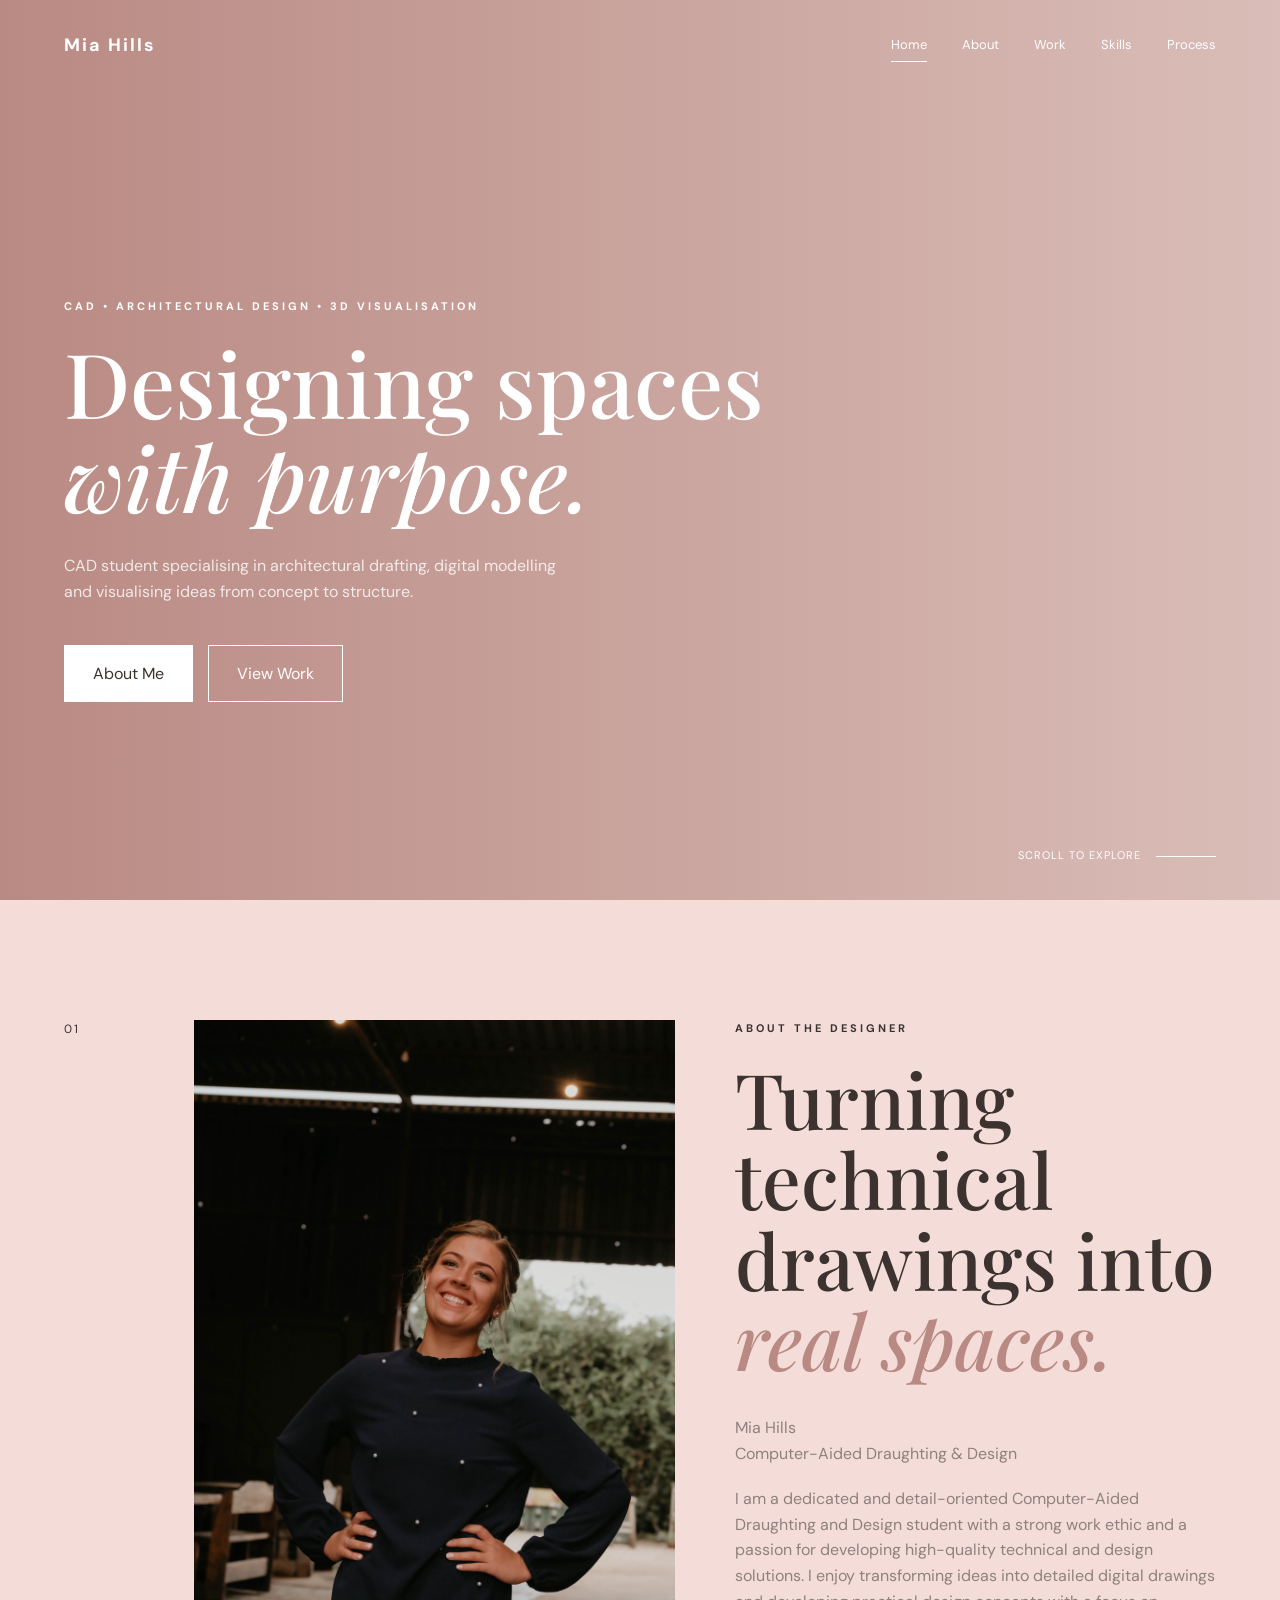
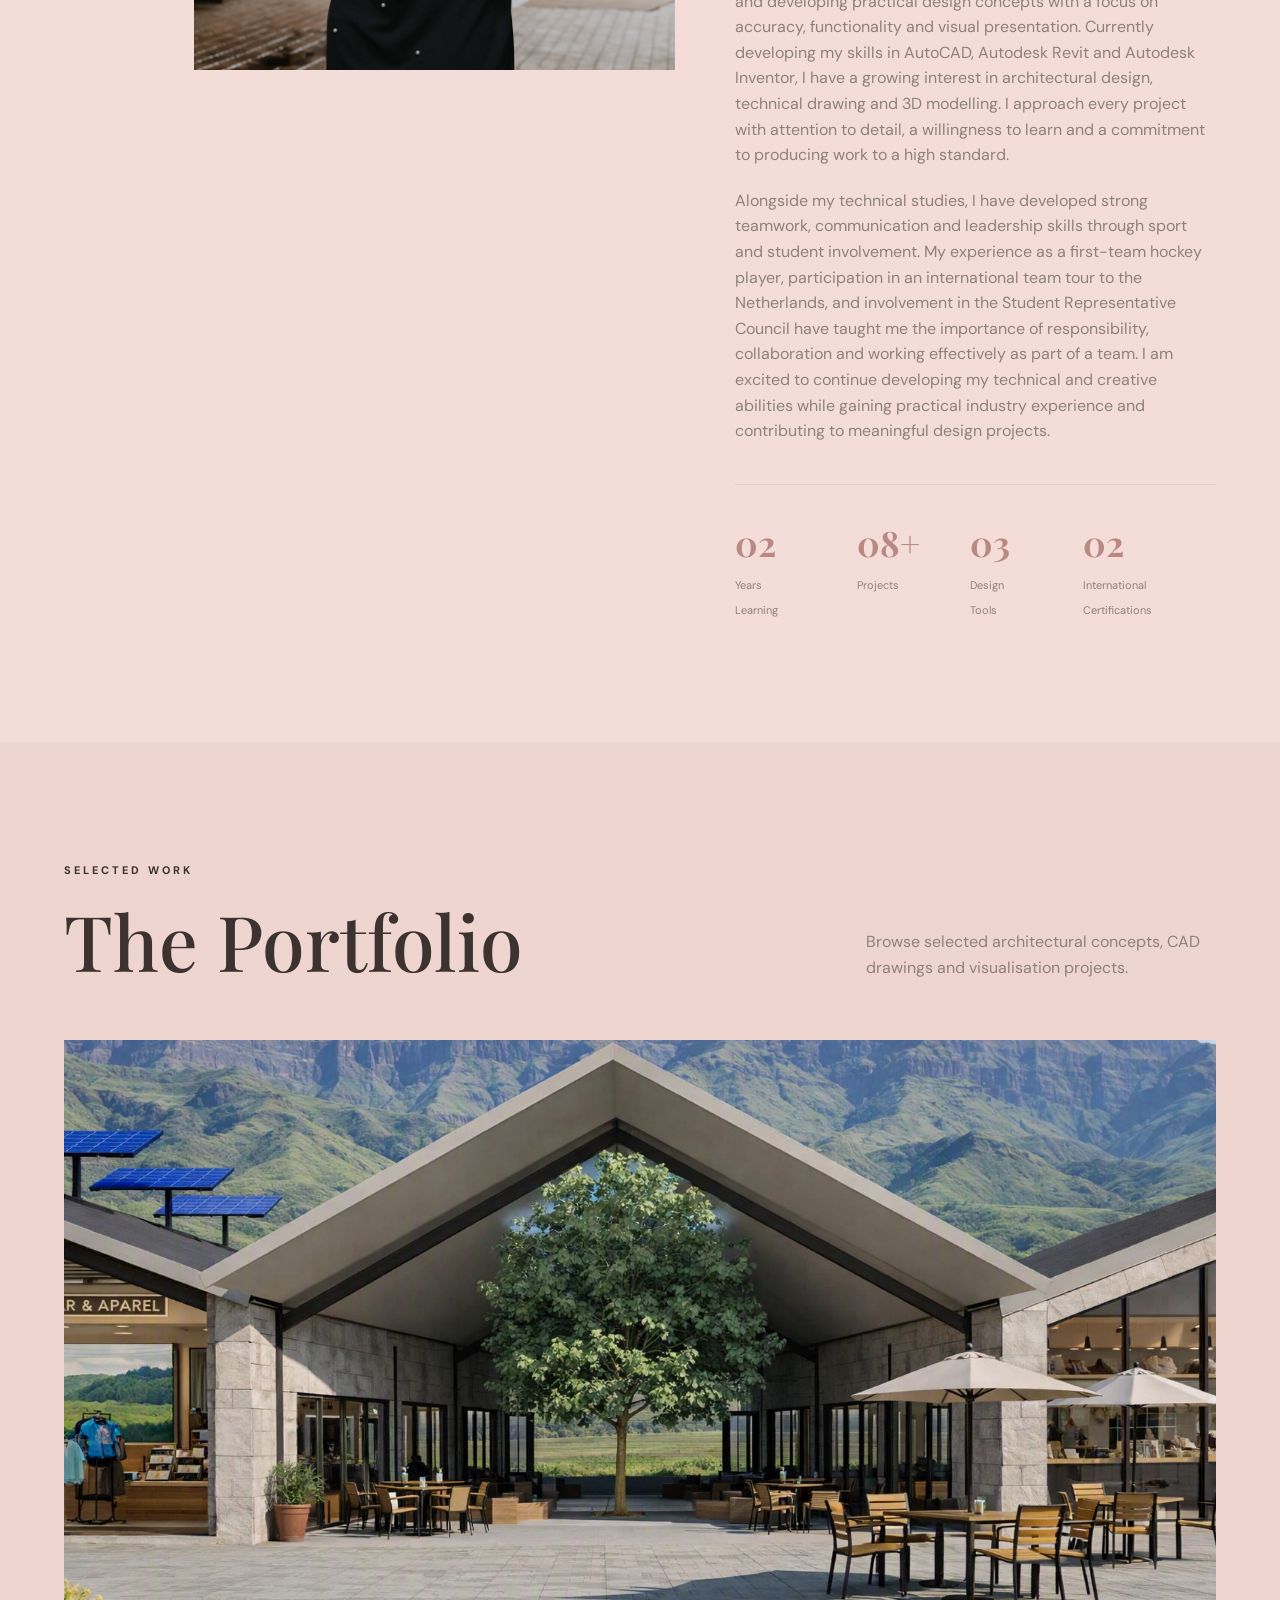
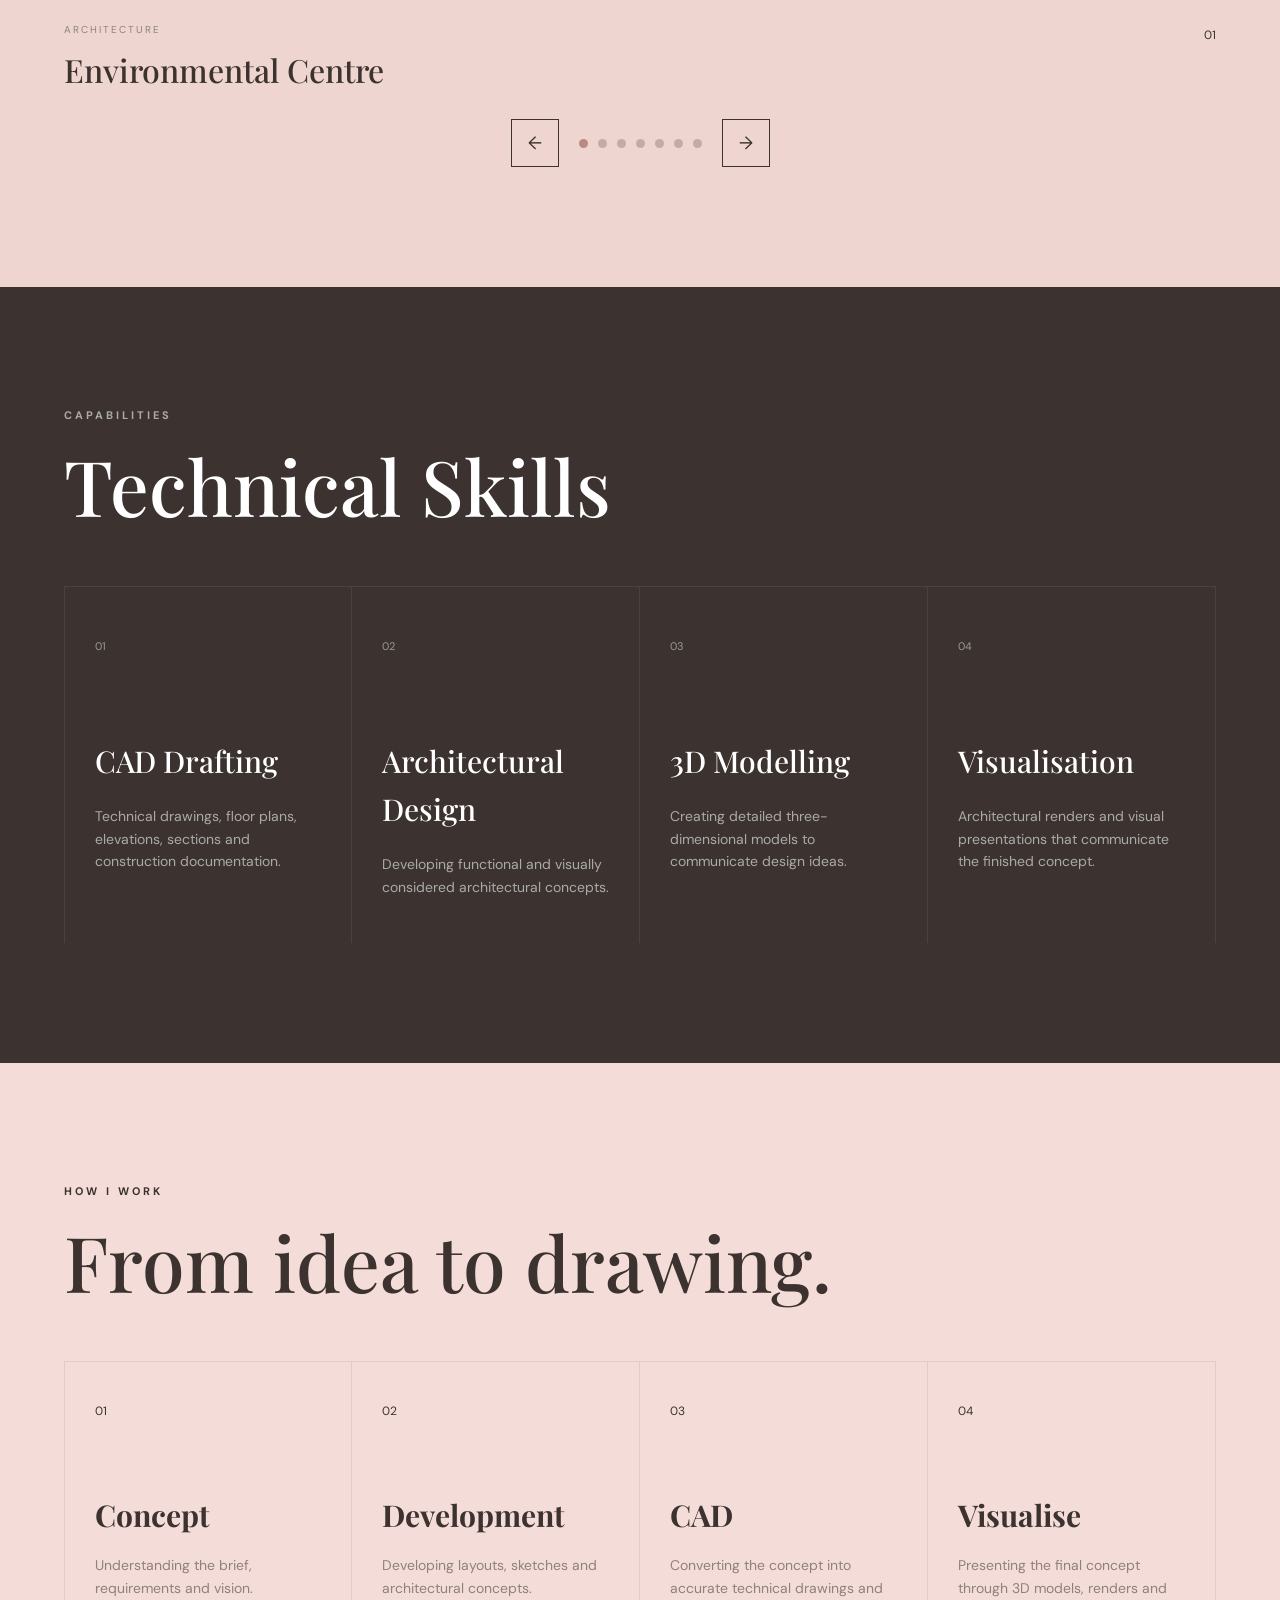
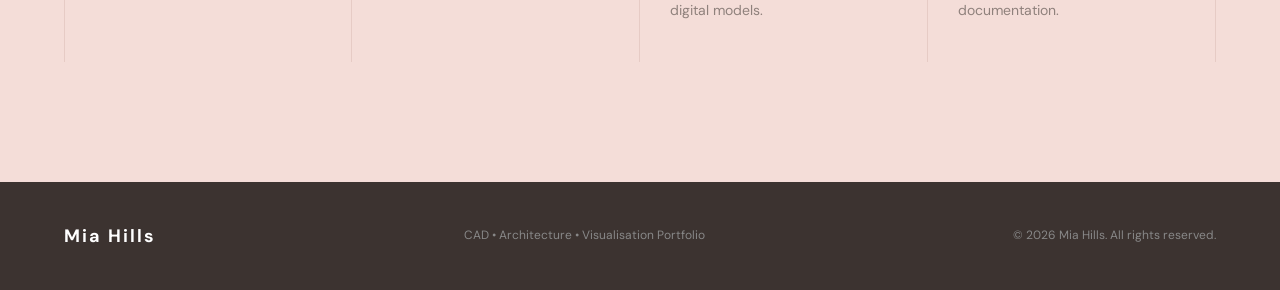
==== commit 7311c28d: "Fix portfolio cover framing and mobile carousel layout. Use dedicated cover images, center birdhouse" ====
--- a/index.html
+++ b/index.html
@@ -206,14 +206,6 @@
 
                 <div class="portfolio-carousel" id="portfolioCarousel">
 
-                    <button
-                        class="carousel-btn carousel-prev"
-                        type="button"
-                        aria-label="Previous project"
-                    >
-                        ←
-                    </button>
-
                     <div class="carousel-viewport">
 
                         <div class="carousel-track">
@@ -221,7 +213,7 @@
                             <article class="carousel-slide">
                                 <a class="project-image" href="environmental-centre.html">
                                     <img
-                                        src="Environmental%20Centre/Renderings_EnvironmentalCentre.png"
+                                        src="Environmental%20Centre/Cover.png"
                                         alt="Environmental Centre rendering"
                                     >
                                     <div class="project-overlay">
@@ -240,7 +232,7 @@
                             <article class="carousel-slide">
                                 <a class="project-image" href="sport-centre.html">
                                     <img
-                                        src="SportCentre/Rendering_SportCentre.png"
+                                        src="SportCentre/Cover.jpeg"
                                         alt="Sport Centre rendering"
                                     >
                                     <div class="project-overlay">
@@ -259,7 +251,7 @@
                             <article class="carousel-slide">
                                 <a class="project-image" href="community-centre.html">
                                     <img
-                                        src="Community%20Learning,%20Digital%20Skills%20%26%20Resource%20Centre/Renderings_CommunityCentre.png"
+                                        src="Community%20Learning,%20Digital%20Skills%20%26%20Resource%20Centre/Cover.jpeg"
                                         alt="Community Centre rendering"
                                     >
                                     <div class="project-overlay">
@@ -276,9 +268,9 @@
                             </article>
 
                             <article class="carousel-slide">
-                                <a class="project-image" href="birdhouse-competition.html">
+                                <a class="project-image cover-mid" href="birdhouse-competition.html">
                                     <img
-                                        src="BirdHouseCompetition/Renderings1.png"
+                                        src="BirdHouseCompetition/Cover.png"
                                         alt="Birdhouse Competition rendering"
                                     >
                                     <div class="project-overlay">
@@ -355,15 +347,27 @@
 
                     </div>
 
-                    <button
-                        class="carousel-btn carousel-next"
-                        type="button"
-                        aria-label="Next project"
-                    >
-                        →
-                    </button>
-
-                    <div class="carousel-dots" id="carouselDots"></div>
+                    <div class="carousel-controls">
+
+                        <button
+                            class="carousel-btn carousel-prev"
+                            type="button"
+                            aria-label="Previous project"
+                        >
+                            ←
+                        </button>
+
+                        <div class="carousel-dots" id="carouselDots"></div>
+
+                        <button
+                            class="carousel-btn carousel-next"
+                            type="button"
+                            aria-label="Next project"
+                        >
+                            →
+                        </button>
+
+                    </div>
 
                 </div>
 
--- a/style.css
+++ b/style.css
@@ -17,6 +17,7 @@
     background: var(--cream);
     color: var(--dark);
     line-height: 1.6;
+    overflow-x: hidden;
 }
 
 img {
@@ -356,11 +357,13 @@
     height: 650px;
 
     align-self: start;
+
+    overflow: hidden;
 }
 
 .about-image img {
-    height: 150%;
-    
+    height: 100%;
+    object-fit: cover;
 }
 
 .about-content {
@@ -427,15 +430,11 @@
 }
 
 .portfolio-carousel {
-    position: relative;
-
-    display: grid;
-
-    grid-template-columns: auto 1fr auto;
-
-    align-items: center;
-
-    gap: 18px;
+    display: flex;
+
+    flex-direction: column;
+
+    gap: 24px;
 }
 
 .carousel-viewport {
@@ -456,6 +455,15 @@
     flex: 0 0 100%;
 
     min-width: 0;
+}
+
+.carousel-controls {
+    display: flex;
+
+    align-items: center;
+    justify-content: center;
+
+    gap: 20px;
 }
 
 .carousel-btn {
@@ -475,6 +483,11 @@
     transition: 0.3s ease;
 
     flex-shrink: 0;
+
+    display: inline-flex;
+
+    align-items: center;
+    justify-content: center;
 }
 
 .carousel-btn:hover {
@@ -493,15 +506,14 @@
 }
 
 .carousel-dots {
-    grid-column: 1 / -1;
-
     display: flex;
 
     justify-content: center;
+    align-items: center;
+
+    flex-wrap: wrap;
 
     gap: 10px;
-
-    margin-top: 28px;
 }
 
 .carousel-dot {
@@ -511,7 +523,7 @@
     border: none;
     border-radius: 50%;
 
-    background: var(--border);
+    background: rgba(60, 51, 48, 0.25);
 
     cursor: pointer;
 
@@ -528,13 +540,17 @@
 .project-image {
     display: block;
 
-    height: min(62vh, 560px);
+    width: 100%;
+
+    aspect-ratio: 16 / 10;
+
+    max-height: 560px;
 
     overflow: hidden;
 
     position: relative;
 
-    background: var(--dark);
+    background: #2a2422;
 }
 
 .project-image img {
@@ -542,13 +558,19 @@
     height: 100%;
 
     object-fit: cover;
-    object-position: center top;
+    object-position: center;
 
     transition: transform 0.6s ease;
+}
+
+.project-image.cover-mid img {
+    object-position: center 62%;
 }
 
 .project-image.sheet {
     background: white;
+
+    aspect-ratio: 16 / 10;
 }
 
 .project-image.sheet img {
@@ -557,7 +579,7 @@
 }
 
 .carousel-slide:hover img {
-    transform: scale(1.04);
+    transform: scale(1.03);
 }
 
 .project-overlay {
@@ -594,6 +616,7 @@
     align-items: flex-start;
 
     padding-top: 22px;
+    gap: 16px;
 }
 
 .project-category {
@@ -613,7 +636,7 @@
 .project-info h3 {
     font-family: var(--heading);
 
-    font-size: clamp(24px, 3vw, 32px);
+    font-size: clamp(22px, 3vw, 32px);
 
     font-weight: 500;
 }
@@ -621,6 +644,7 @@
 .project-number {
     font-size: 12px;
     padding-top: 4px;
+    flex-shrink: 0;
 }
 
 
@@ -792,6 +816,7 @@
 
     .about-grid {
         grid-template-columns: 1fr;
+        gap: 36px;
     }
 
     .section-number {
@@ -799,7 +824,15 @@
     }
 
     .about-image {
-        height: 500px;
+        height: auto;
+        aspect-ratio: 4 / 5;
+        max-height: 520px;
+        width: min(100%, 420px);
+        margin: 0 auto;
+    }
+
+    .about-content {
+        max-width: none;
     }
 
     .skills-grid,
@@ -813,21 +846,33 @@
 @media (max-width: 600px) {
 
     .section {
-        padding: 80px 0;
+        padding: 72px 0;
     }
 
     h1 {
-        font-size: 55px;
+        font-size: clamp(40px, 12vw, 52px);
     }
 
     h2 {
-        font-size: 45px;
+        font-size: clamp(34px, 10vw, 42px);
+    }
+
+    .hero-content {
+        padding-top: 110px;
     }
 
     .hero-buttons {
         flex-direction: column;
 
-        align-items: flex-start;
+        align-items: stretch;
+    }
+
+    .hero-buttons .btn {
+        text-align: center;
+    }
+
+    .hero-scroll {
+        display: none;
     }
 
     .section-heading {
@@ -835,20 +880,41 @@
 
         align-items: flex-start;
 
-        gap: 25px;
-    }
-
-    .portfolio-carousel {
-        grid-template-columns: 1fr;
-        gap: 16px;
+        gap: 18px;
+
+        margin-bottom: 36px;
+    }
+
+    .project-image {
+        aspect-ratio: 4 / 3;
+        max-height: none;
+    }
+
+    .carousel-controls {
+        gap: 14px;
     }
 
     .carousel-btn {
-        display: none;
-    }
-
-    .project-image {
-        height: 380px;
+        width: 42px;
+        height: 42px;
+    }
+
+    .project-overlay {
+        opacity: 1;
+        background: linear-gradient(
+            to top,
+            rgba(0, 0, 0, 0.45),
+            transparent 45%
+        );
+        align-items: flex-end;
+        justify-content: flex-start;
+        padding: 18px;
+    }
+
+    .project-overlay span {
+        padding: 10px 14px;
+        font-size: 13px;
+        background: rgba(0, 0, 0, 0.25);
     }
 
     .skills-grid,
@@ -859,12 +925,21 @@
     .skill,
     .process-step {
         border-left: 1px solid #444;
+        min-height: 0;
+    }
+
+    .skill h3 {
+        margin: 28px 0 14px;
     }
 
     .process-step {
         border-color: var(--border);
     }
 
+    .process-step > span {
+        margin-bottom: 28px;
+    }
+
     .footer-content {
         flex-direction: column;
 
@@ -874,7 +949,13 @@
     }
 
     .about-stats {
-        gap: 25px;
+        display: grid;
+        grid-template-columns: 1fr 1fr;
+        gap: 22px 18px;
+    }
+
+    .about-stats strong {
+        font-size: 28px;
     }
 
 }
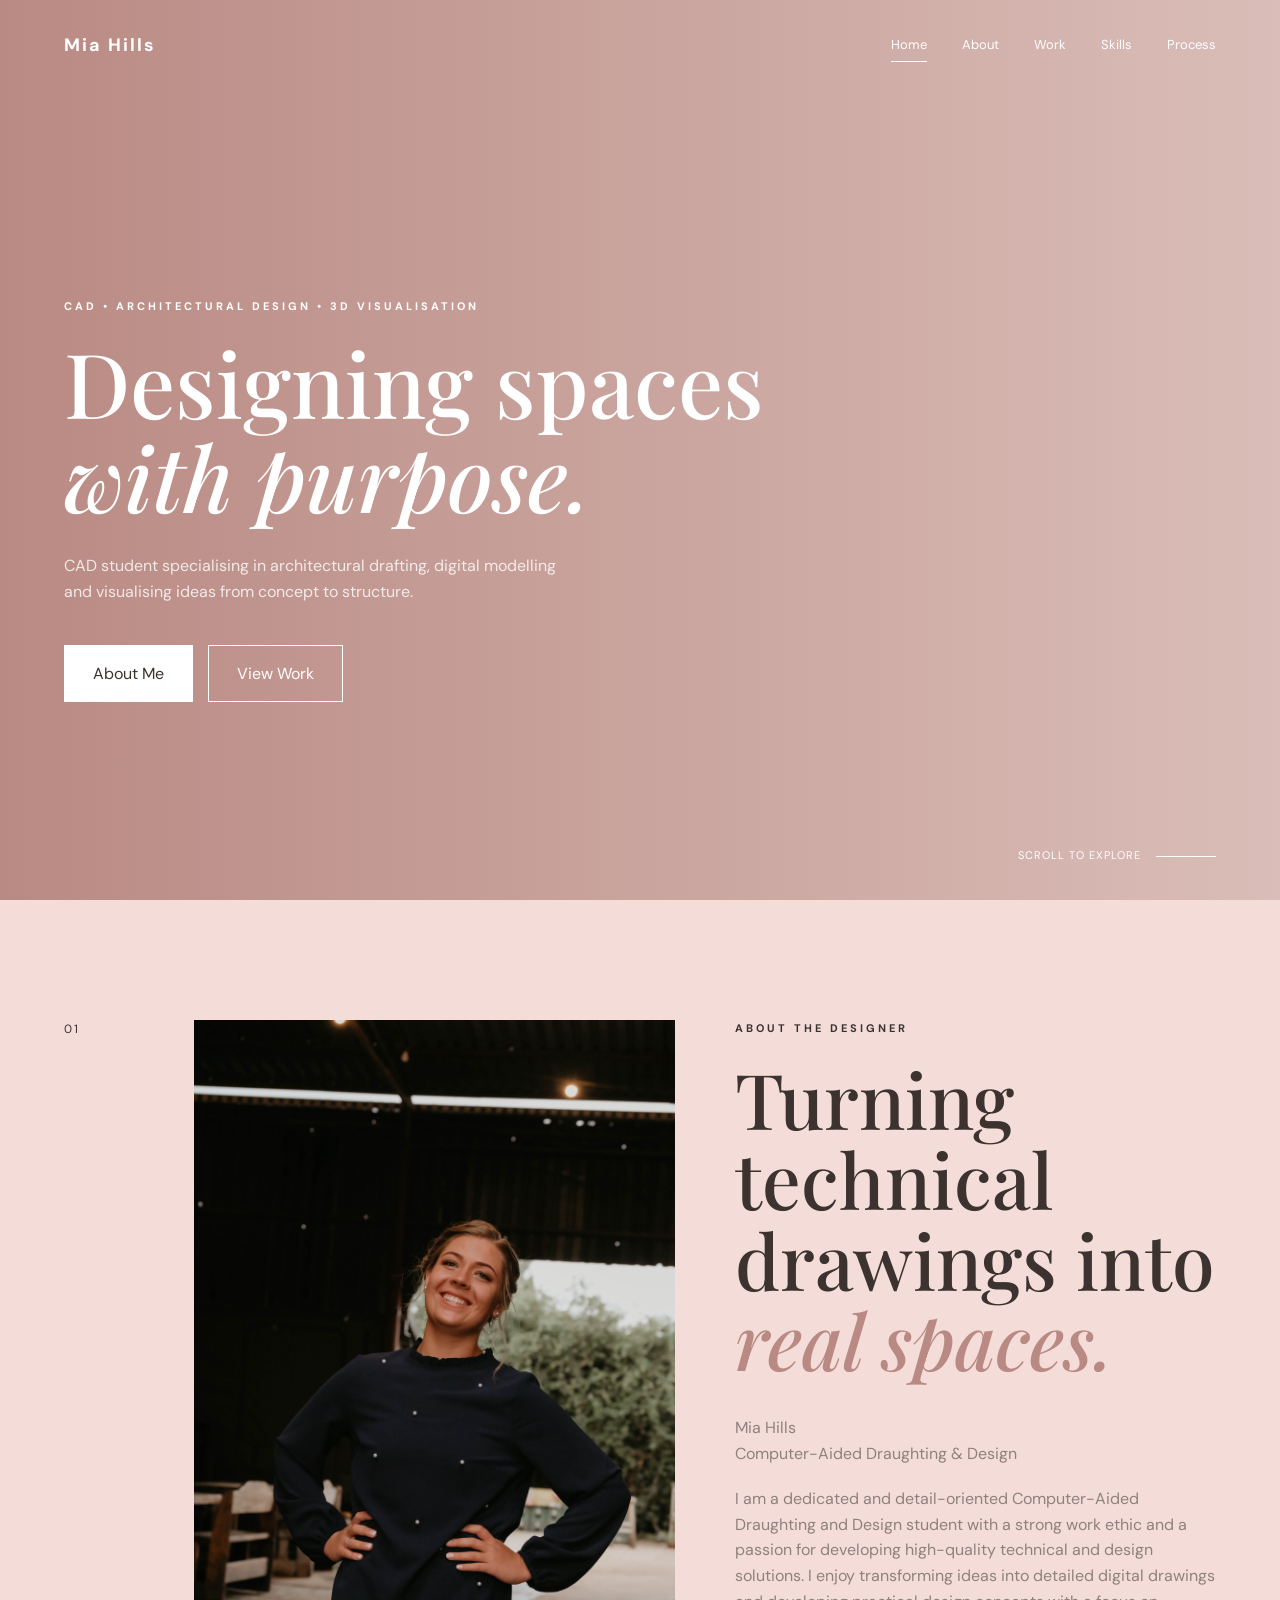
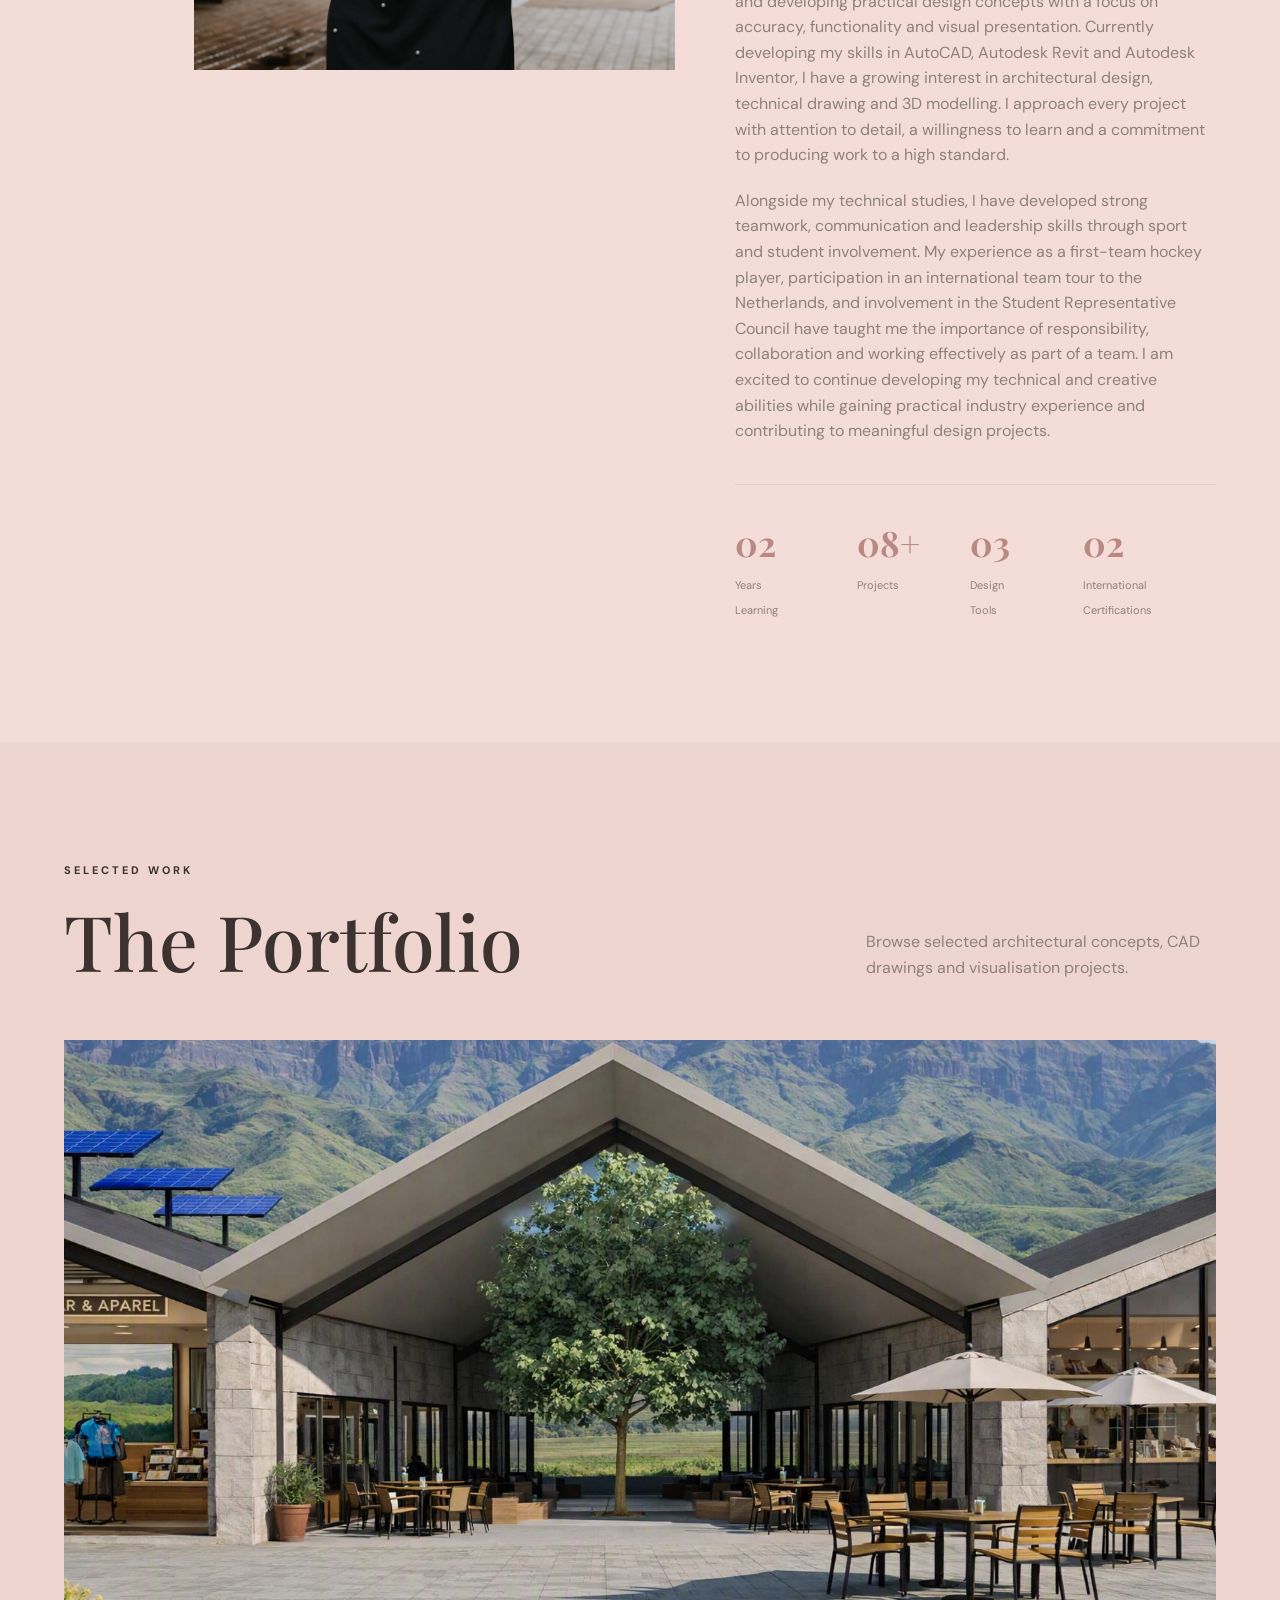
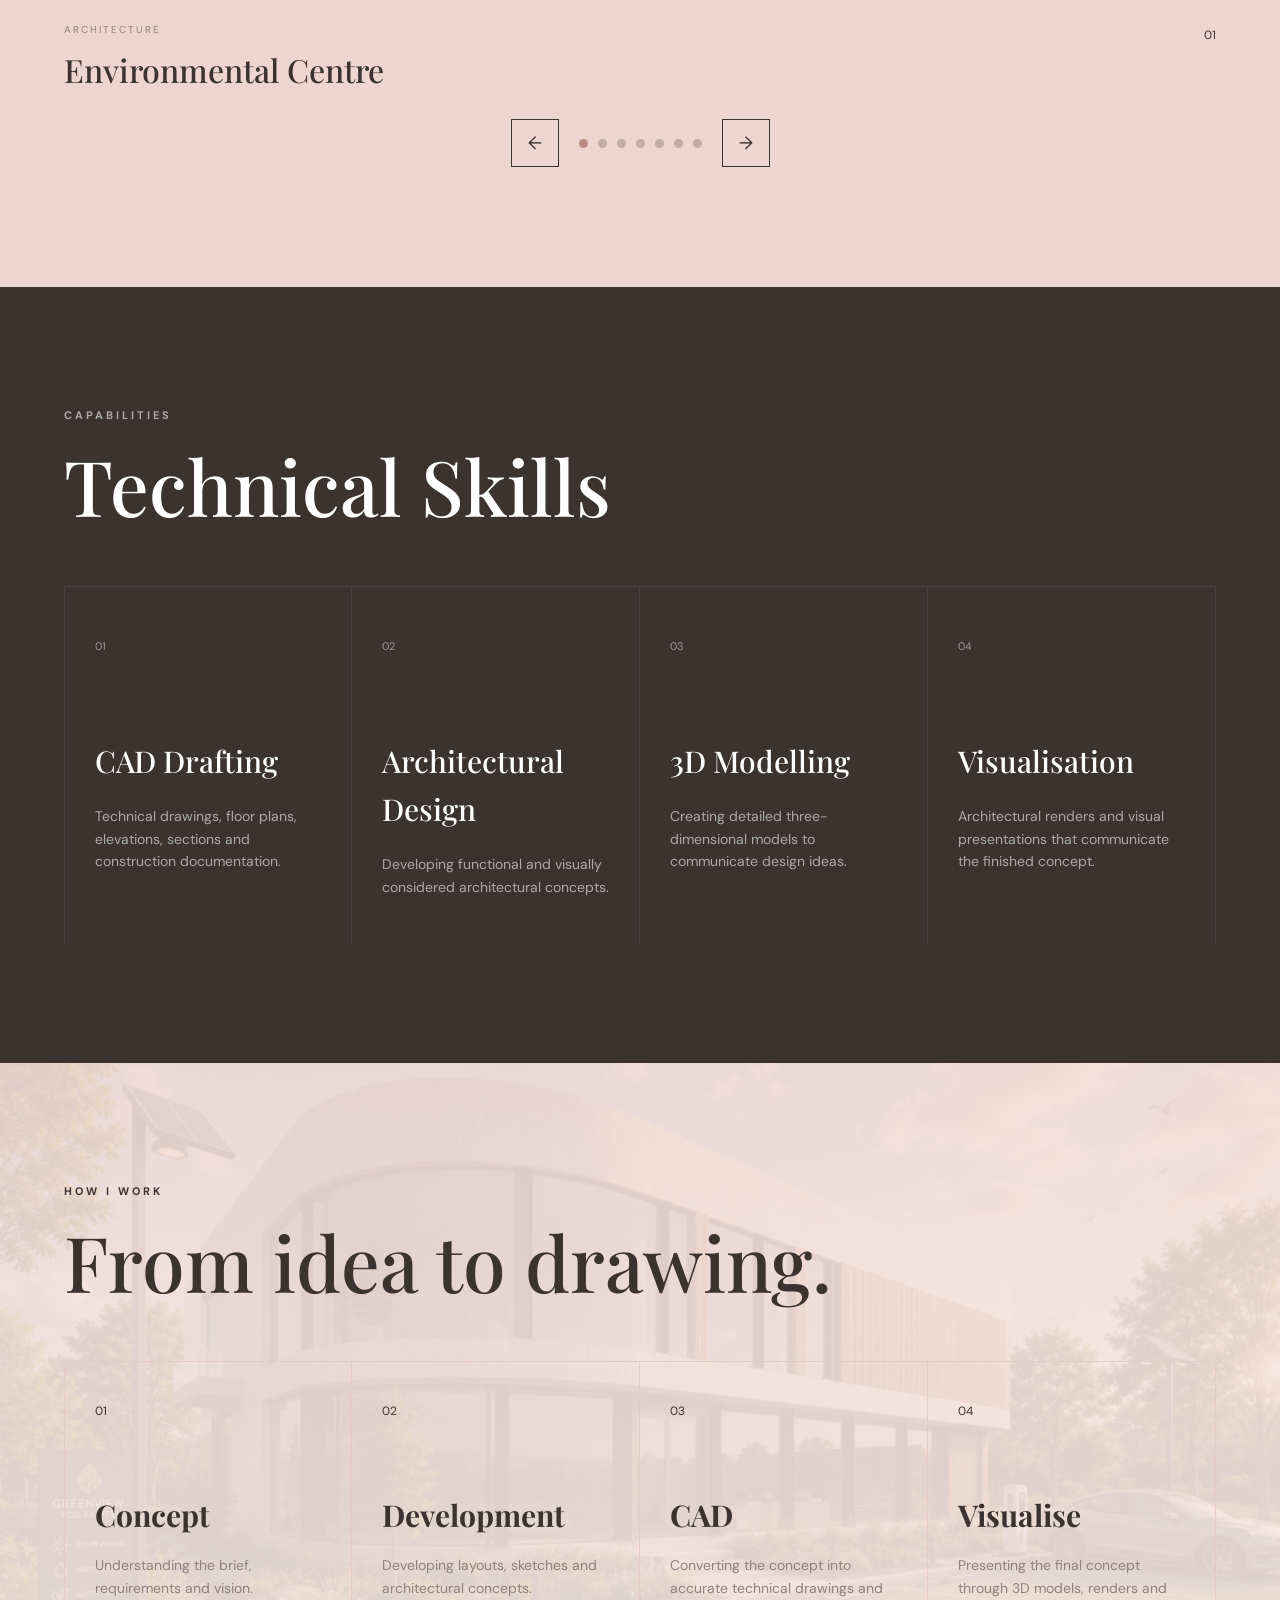
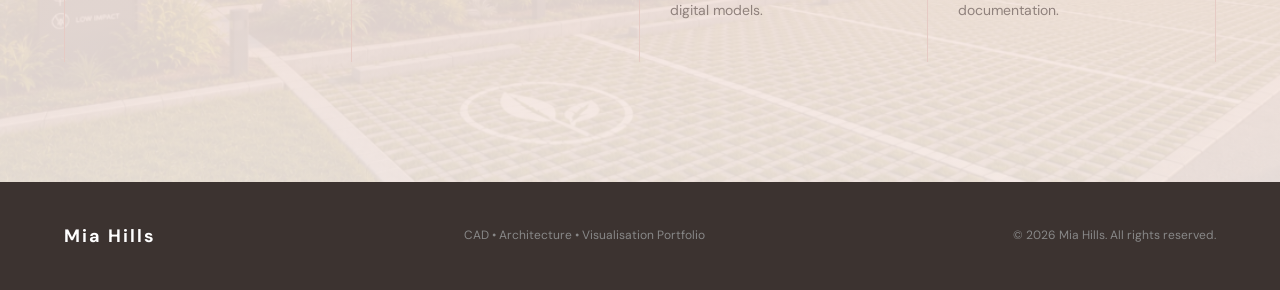
==== commit a879ab64: "Add Process section background image with soft overlay. Use Transparentbg.png behind the process ste" ====
--- a/index.html
+++ b/index.html
@@ -19,7 +19,7 @@
         rel="stylesheet"
     >
 
-    <link rel="stylesheet" href="style.css">
+    <link rel="stylesheet" href="style.css?v=20260921c">
 </head>
 
 <body>
@@ -213,7 +213,7 @@
                             <article class="carousel-slide">
                                 <a class="project-image" href="environmental-centre.html">
                                     <img
-                                        src="Environmental%20Centre/Cover.png"
+                                        src="Environmental Centre/Cover.png"
                                         alt="Environmental Centre rendering"
                                     >
                                     <div class="project-overlay">
@@ -251,7 +251,7 @@
                             <article class="carousel-slide">
                                 <a class="project-image" href="community-centre.html">
                                     <img
-                                        src="Community%20Learning,%20Digital%20Skills%20%26%20Resource%20Centre/Cover.jpeg"
+                                        src="Community Learning, Digital Skills & Resource Centre/Cover.jpeg"
                                         alt="Community Centre rendering"
                                     >
                                     <div class="project-overlay">
@@ -600,7 +600,7 @@
     </footer>
 
 
-    <script src="script.js"></script>
+    <script src="script.js?v=20260921b"></script>
 
 </body>
 </html>
--- a/style.css
+++ b/style.css
@@ -709,7 +709,52 @@
 ===================================================== */
 
 .process {
+    position: relative;
+
     background: var(--light);
+
+    overflow: hidden;
+}
+
+.process::before {
+    content: "";
+
+    position: absolute;
+    inset: 0;
+
+    background:
+        url("Transparentbg.png")
+        center / cover
+        no-repeat;
+
+    opacity: 0.4;
+
+    pointer-events: none;
+
+    z-index: 0;
+}
+
+.process::after {
+    content: "";
+
+    position: absolute;
+    inset: 0;
+
+    background: linear-gradient(
+        180deg,
+        rgba(244, 221, 216, 0.78),
+        rgba(251, 243, 239, 0.72)
+    );
+
+    pointer-events: none;
+
+    z-index: 0;
+}
+
+.process .container {
+    position: relative;
+
+    z-index: 1;
 }
 
 .process-grid {
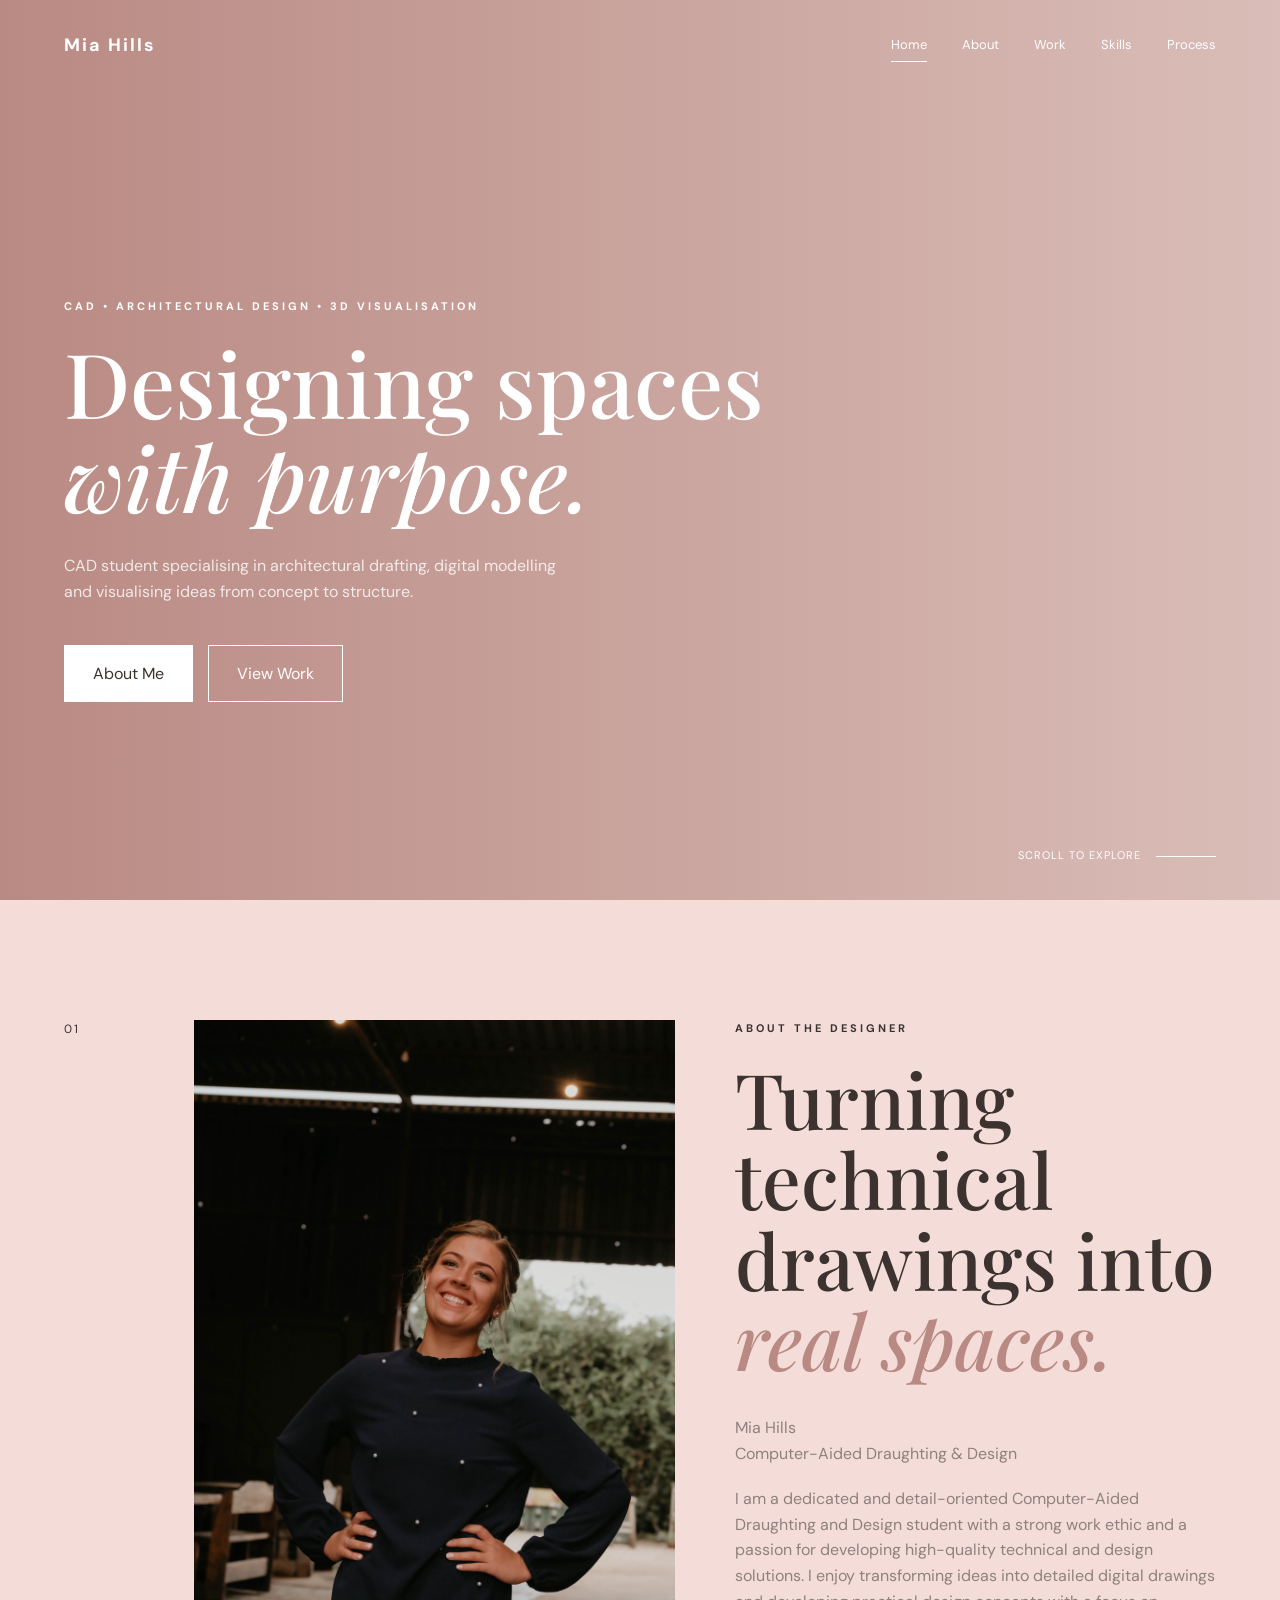
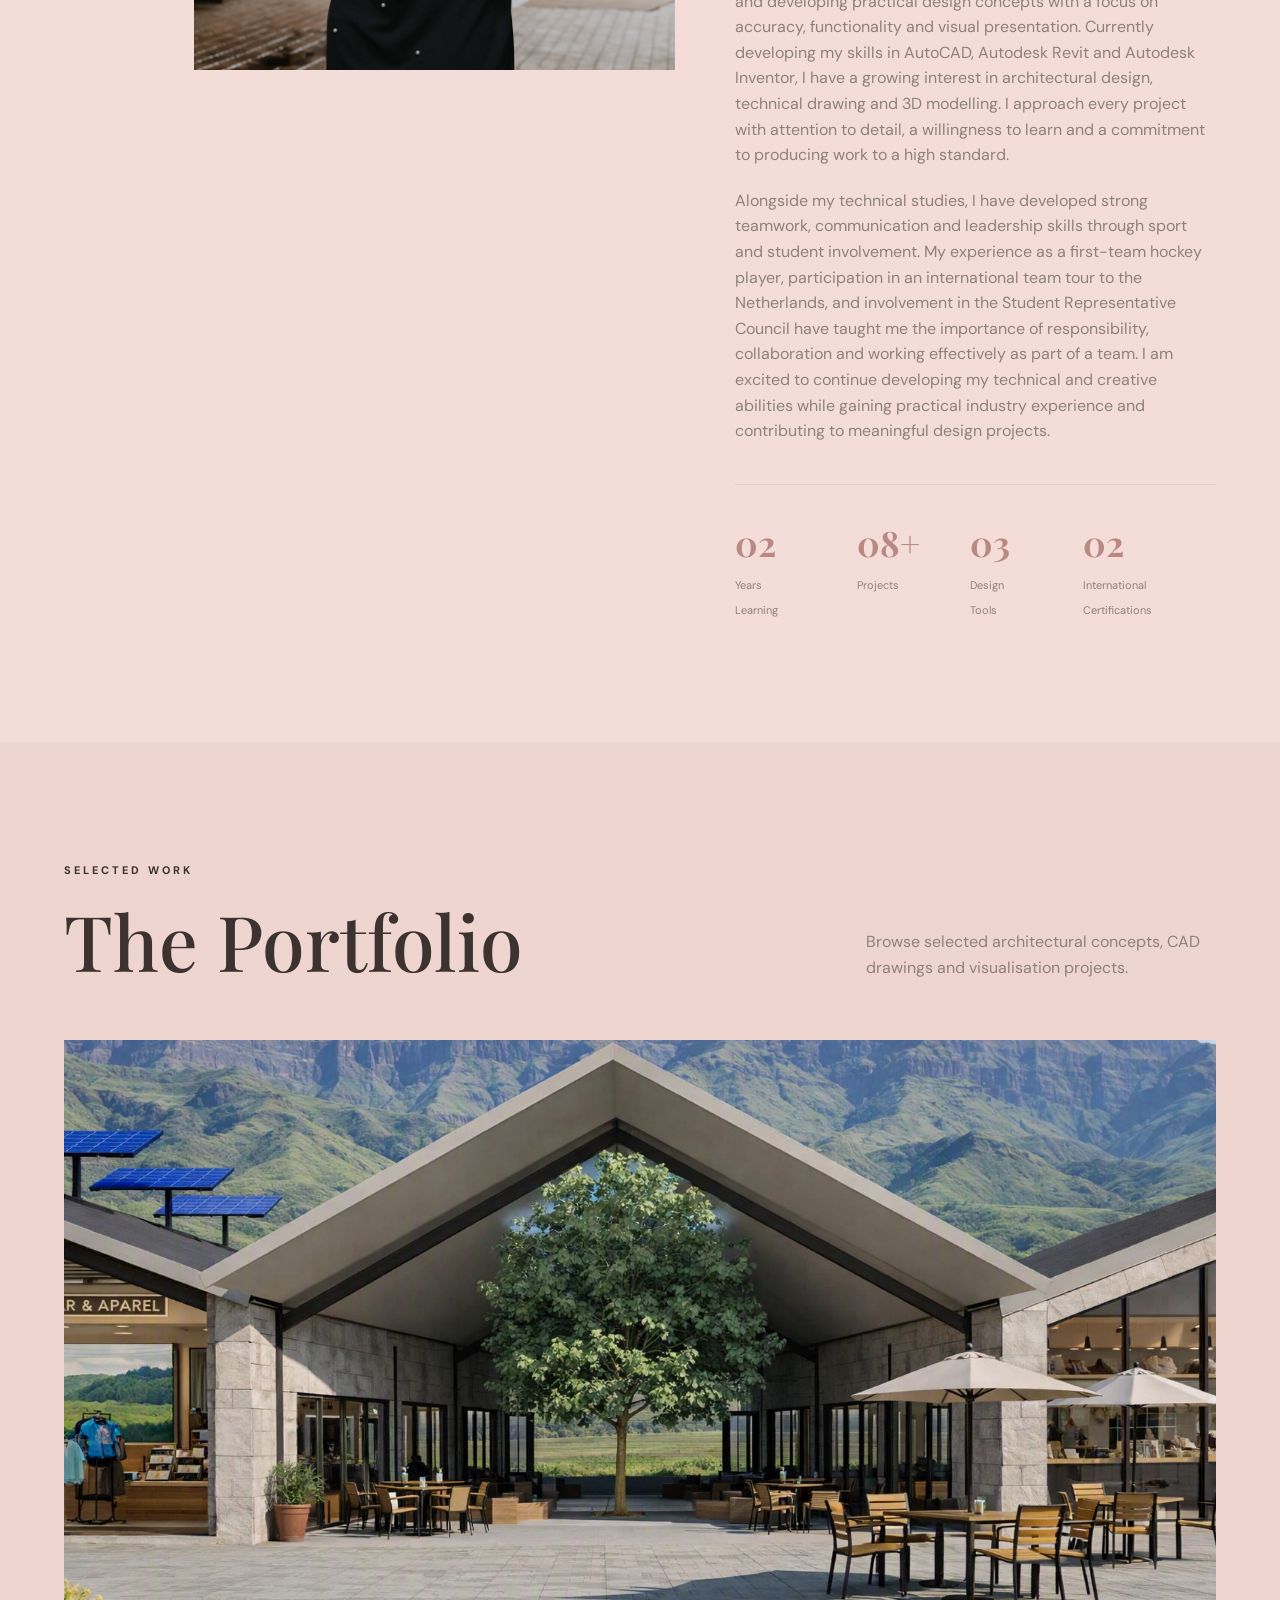
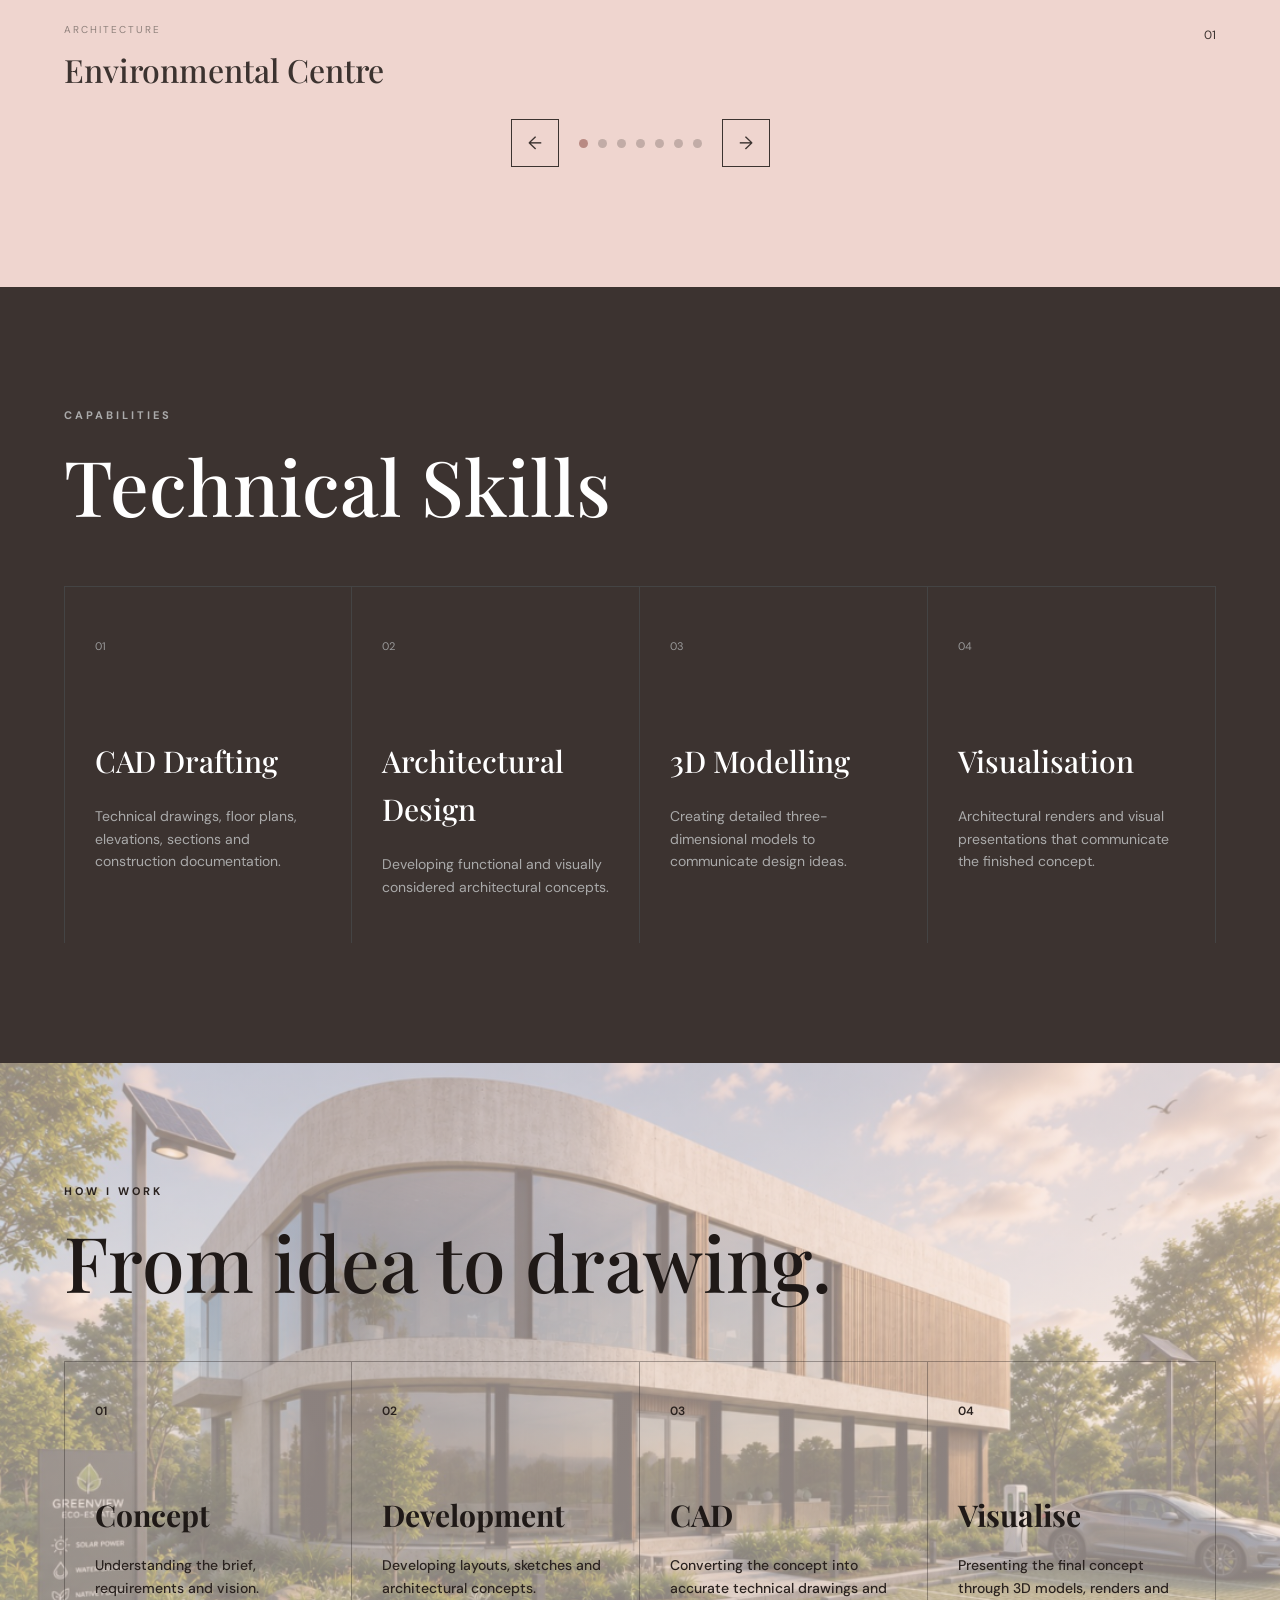
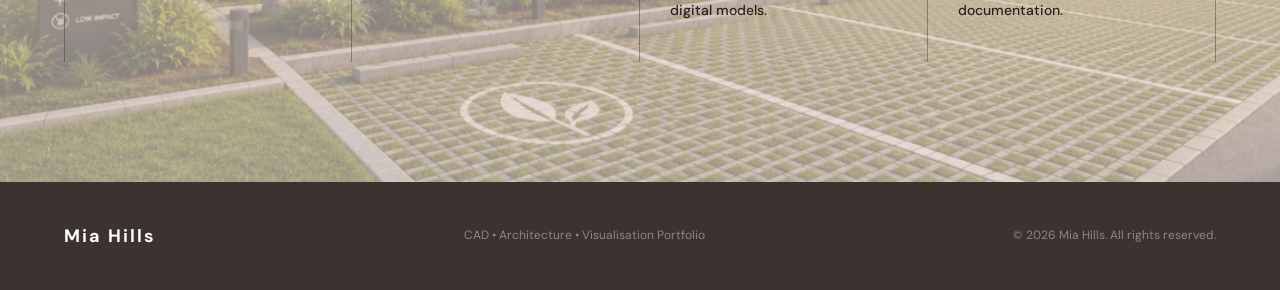
==== commit 118b8fe7: "Strengthen Process background visibility and darken section text. Make the Transparentbg image more " ====
--- a/index.html
+++ b/index.html
@@ -19,7 +19,7 @@
         rel="stylesheet"
     >
 
-    <link rel="stylesheet" href="style.css?v=20260921c">
+    <link rel="stylesheet" href="style.css?v=20260921e">
 </head>
 
 <body>
--- a/style.css
+++ b/style.css
@@ -727,7 +727,7 @@
         center / cover
         no-repeat;
 
-    opacity: 0.4;
+    opacity: 0.72;
 
     pointer-events: none;
 
@@ -742,8 +742,8 @@
 
     background: linear-gradient(
         180deg,
-        rgba(244, 221, 216, 0.78),
-        rgba(251, 243, 239, 0.72)
+        rgba(244, 221, 216, 0.42),
+        rgba(251, 243, 239, 0.38)
     );
 
     pointer-events: none;
@@ -757,23 +757,35 @@
     z-index: 1;
 }
 
+.process .eyebrow,
+.process .section-heading > p,
+.process-step > span,
+.process-step p {
+    color: #2a221f;
+}
+
+.process h2,
+.process-step h3 {
+    color: #1f1917;
+}
+
 .process-grid {
     display: grid;
 
     grid-template-columns:
         repeat(4, 1fr);
 
-    border-top: 1px solid var(--border);
+    border-top: 1px solid rgba(31, 25, 23, 0.35);
 }
 
 .process-step {
     padding: 40px 30px;
 
-    border-right: 1px solid var(--border);
+    border-right: 1px solid rgba(31, 25, 23, 0.35);
 }
 
 .process-step:first-child {
-    border-left: 1px solid var(--border);
+    border-left: 1px solid rgba(31, 25, 23, 0.35);
 }
 
 .process-step > span {
@@ -782,6 +794,8 @@
     display: block;
 
     margin-bottom: 70px;
+
+    font-weight: 600;
 }
 
 .process-step h3 {
@@ -793,9 +807,9 @@
 }
 
 .process-step p {
-    color: var(--grey);
-
     font-size: 14px;
+
+    font-weight: 500;
 }
 
 
